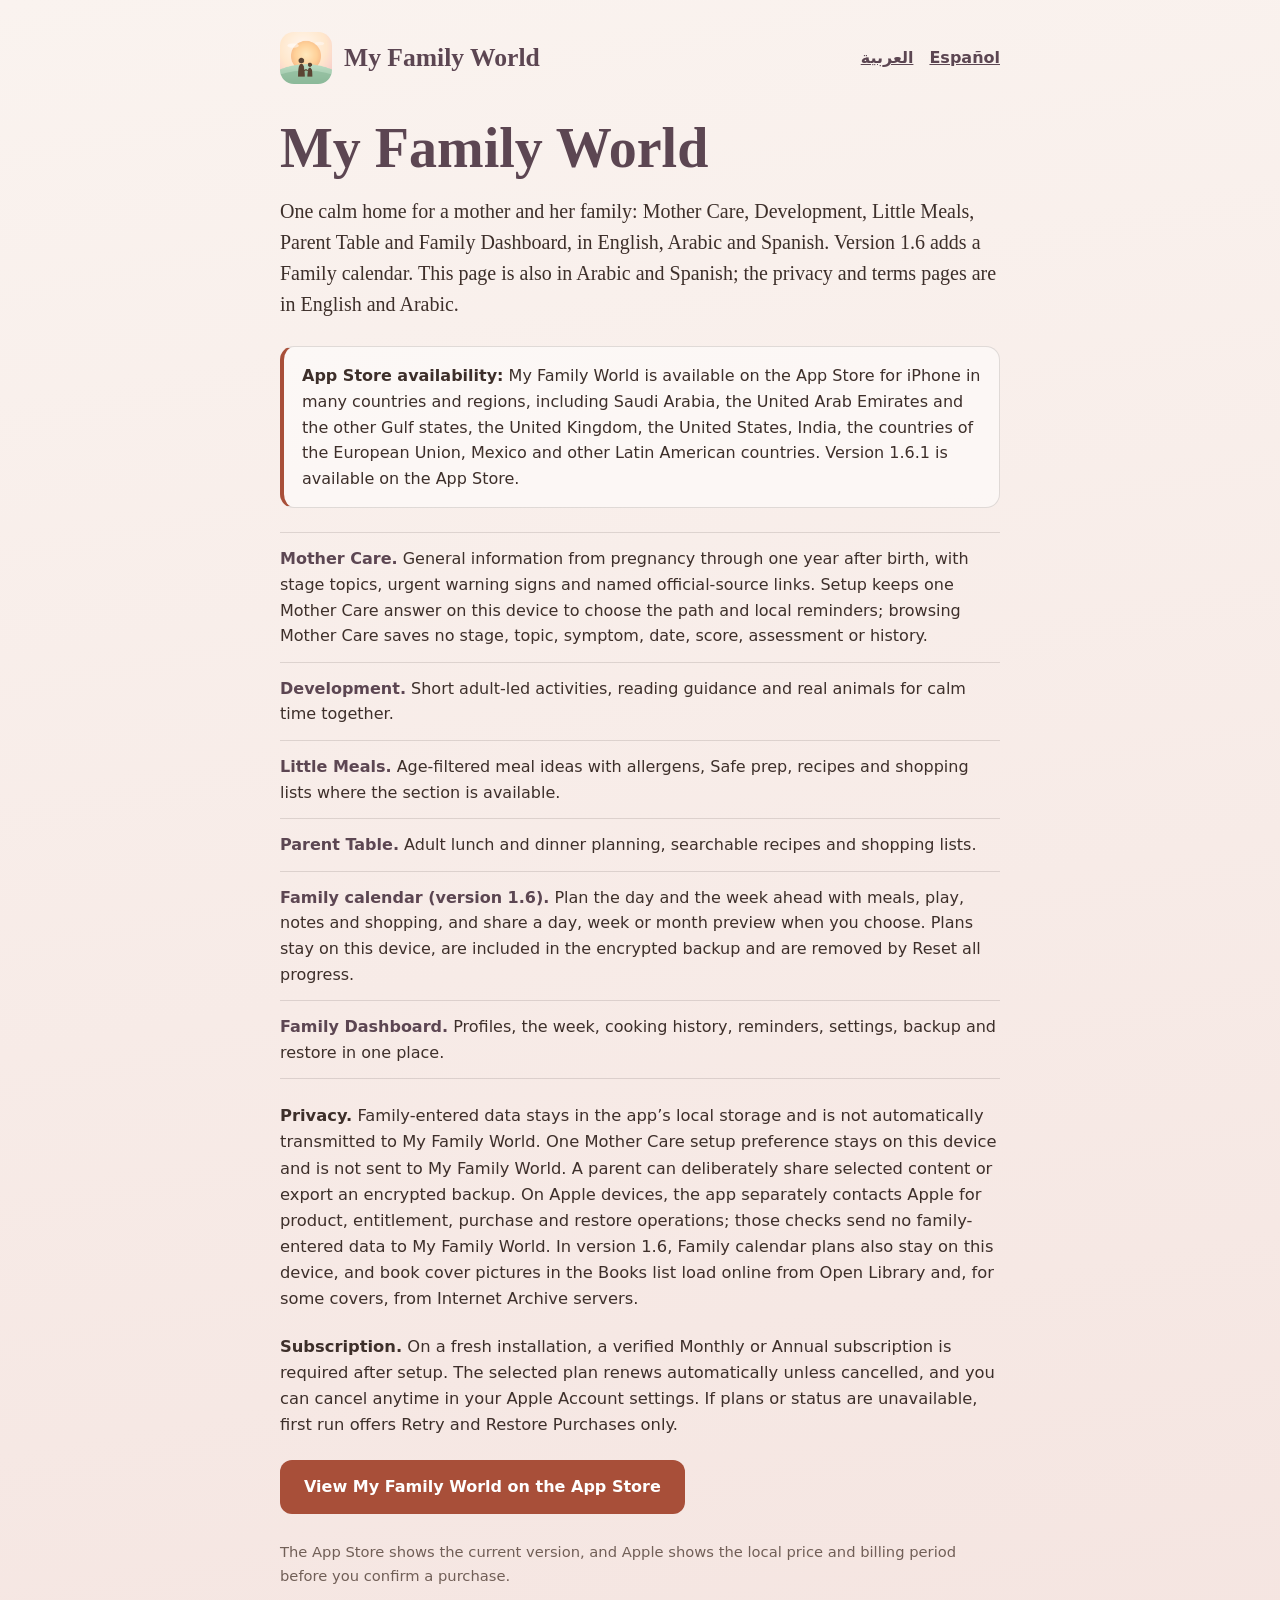
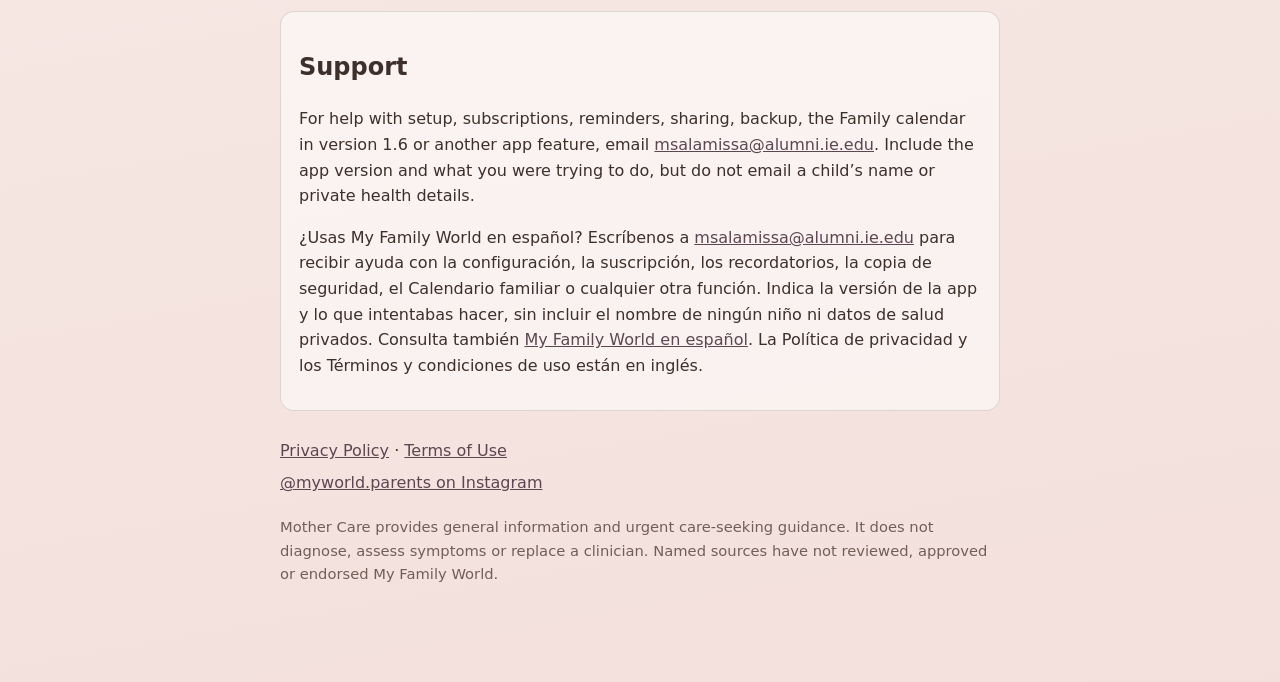
==== index.html @ 1d95a865 "Mark My Family World 1.6.1 available on hosted pages" ====
<!DOCTYPE html>
<html lang="en-GB" dir="ltr">
<head>
<meta charset="UTF-8" />
<meta name="viewport" content="width=device-width, initial-scale=1.0" />
<meta name="theme-color" content="#faf3ef" />
<meta name="apple-itunes-app" content="app-id=6790840913" />
<meta name="description" content="Plan the family week on iPhone in the Family calendar: meals, play, notes and shopping. Plus Mother Care with named sources you can open. A subscription is required after setup." />
<title>My Family World: family calendar, meals and care for mum</title>
<link rel="icon" type="image/png" sizes="192x192" href="/assets/brand-icon-192.png" />
<link rel="apple-touch-icon" sizes="180x180" href="/assets/brand-icon-180.png" />
<link rel="canonical" href="https://msallamissa-star.github.io/" />
<link rel="alternate" hreflang="en" href="https://msallamissa-star.github.io/" />
<link rel="alternate" hreflang="ar" href="https://msallamissa-star.github.io/index-ar.html" />
<link rel="alternate" hreflang="es" href="https://msallamissa-star.github.io/index-es.html" />
<link rel="alternate" hreflang="x-default" href="https://msallamissa-star.github.io/" />
<meta property="og:site_name" content="My Family World" />
<meta property="og:title" content="My Family World" />
<meta property="og:description" content="Plan the family week: meals, play and the little things. My Family World is an iPhone app. A subscription is required after setup." />
<meta property="og:image" content="https://msallamissa-star.github.io/assets/brand-icon-512.png" />
<meta property="og:image:width" content="512" />
<meta property="og:image:height" content="512" />
<meta property="og:image:alt" content="My Family World app icon" />
<meta property="og:url" content="https://msallamissa-star.github.io/" />
<meta property="og:type" content="website" />
<meta property="og:locale" content="en_GB" />
<meta name="twitter:card" content="summary" />
<script type="application/ld+json">
{"@context":"https://schema.org","@graph":[
 {"@type":"WebSite","@id":"https://msallamissa-star.github.io/#website","name":"My Family World","alternateName":"عالم عائلتي","url":"https://msallamissa-star.github.io/"},
 {"@type":"MobileApplication","@id":"https://msallamissa-star.github.io/#app","name":"My Family World","alternateName":"عالم عائلتي","operatingSystem":"iOS","applicationCategory":"LifestyleApplication","inLanguage":["en","ar","es"],"url":"https://msallamissa-star.github.io/","installUrl":"https://apps.apple.com/app/my-family-world/id6790840913","image":"https://msallamissa-star.github.io/assets/brand-icon.png"}
]}
</script>
<style>
  :root{--ivory:#faf3ef;--rose:#f3e0dc;--ink:#3d2f2a;--soft:#715f57;--terracotta:#a84f39;--plum:#5c4652}
  *{box-sizing:border-box}
  body{margin:0;min-height:100vh;background:linear-gradient(170deg,var(--ivory),var(--rose));color:var(--ink);font-family:system-ui,-apple-system,"Segoe UI",sans-serif;line-height:1.6}
  main{max-width:760px;margin:auto;padding:32px 20px 72px}
  .top{display:flex;flex-wrap:wrap;align-items:center;justify-content:space-between;gap:16px;margin-bottom:34px}
  .brand{display:flex;align-items:center;gap:12px}.brand img{width:52px;height:52px;border-radius:14px}.brand b{font:700 1.6rem Georgia,serif;color:var(--plum)}
  .langs{display:flex;flex-wrap:wrap;gap:6px 16px;margin-inline-start:auto}
  .lang{color:var(--plum);font-weight:700}
  h1{font:700 clamp(2rem,7vw,3.5rem)/1.08 Georgia,serif;color:var(--plum);margin:0 0 18px}
  .lede{font:1.25rem/1.55 Georgia,serif;margin:0 0 26px}
  .release,.panel{background:rgba(255,255,255,.52);border:1px solid rgba(61,47,42,.15);border-radius:14px;padding:16px 18px;margin:0 0 24px}
  .release{border-inline-start:4px solid var(--terracotta)}
  .pillars{list-style:none;padding:0;margin:0 0 24px}.pillars li{padding:13px 0;border-top:1px solid rgba(61,47,42,.14)}.pillars li:last-child{border-bottom:1px solid rgba(61,47,42,.14)}
  .pillars b{color:var(--plum)}
  .privacy,.subscription{font-size:1.02rem;margin:0 0 22px}
  .cta{display:inline-block;background:var(--terracotta);color:#fff;text-decoration:none;font-weight:800;padding:14px 24px;border-radius:12px;margin:0 0 10px}
  .cta-note,.fine{color:var(--soft);font-size:.92rem;margin:0 0 24px}
  a{color:var(--plum)}.links{line-height:2}
</style>
</head>
<body>
<main>
  <div class="top">
    <div class="brand"><img src="/assets/brand-icon-180.png" alt="" width="52" height="52" /><b>My Family World</b></div>
    <nav class="langs" aria-label="Language">
      <a class="lang" href="/index-ar.html" hreflang="ar" lang="ar" dir="rtl">العربية</a>
      <a class="lang" href="/index-es.html" hreflang="es" lang="es">Español</a>
    </nav>
  </div>

  <h1>My Family World</h1>
  <p class="lede">One calm home for a mother and her family: Mother Care, Development, Little Meals, Parent Table and Family Dashboard, in English, Arabic and Spanish. Version 1.6 adds a Family calendar. This page is also in Arabic and Spanish; the privacy and terms pages are in English and Arabic.</p>

  <p class="release"><strong>App Store availability:</strong> My Family World is available on the App Store for iPhone in many countries and regions, including Saudi Arabia, the United Arab Emirates and the other Gulf states, the United Kingdom, the United States, India, the countries of the European Union, Mexico and other Latin American countries. Version 1.6.1 is available on the App Store.</p>

  <ul class="pillars">
    <li><b>Mother Care.</b> General information from pregnancy through one year after birth, with stage topics, urgent warning signs and named official-source links. Setup keeps one Mother Care answer on this device to choose the path and local reminders; browsing Mother Care saves no stage, topic, symptom, date, score, assessment or history.</li>
    <li><b>Development.</b> Short adult-led activities, reading guidance and real animals for calm time together.</li>
    <li><b>Little Meals.</b> Age-filtered meal ideas with allergens, Safe prep, recipes and shopping lists where the section is available.</li>
    <li><b>Parent Table.</b> Adult lunch and dinner planning, searchable recipes and shopping lists.</li>
    <li><b>Family calendar (version 1.6).</b> Plan the day and the week ahead with meals, play, notes and shopping, and share a day, week or month preview when you choose. Plans stay on this device, are included in the encrypted backup and are removed by Reset all progress.</li>
    <li><b>Family Dashboard.</b> Profiles, the week, cooking history, reminders, settings, backup and restore in one place.</li>
  </ul>

  <p class="privacy"><strong>Privacy.</strong> Family-entered data stays in the app’s local storage and is not automatically transmitted to My Family World. One Mother Care setup preference stays on this device and is not sent to My Family World. A parent can deliberately share selected content or export an encrypted backup. On Apple devices, the app separately contacts Apple for product, entitlement, purchase and restore operations; those checks send no family-entered data to My Family World. In version 1.6, Family calendar plans also stay on this device, and book cover pictures in the Books list load online from Open Library and, for some covers, from Internet Archive servers.</p>

  <p class="subscription"><strong>Subscription.</strong> On a fresh installation, a verified Monthly or Annual subscription is required after setup. The selected plan renews automatically unless cancelled, and you can cancel anytime in your Apple Account settings. If plans or status are unavailable, first run offers Retry and Restore Purchases only.</p>

  <p><a class="cta" href="https://apps.apple.com/app/my-family-world/id6790840913">View My Family World on the App Store</a></p>
  <p class="cta-note">The App Store shows the current version, and Apple shows the local price and billing period before you confirm a purchase.</p>

  <section class="panel" aria-labelledby="support-title">
    <h2 id="support-title">Support</h2>
    <p>For help with setup, subscriptions, reminders, sharing, backup, the Family calendar in version 1.6 or another app feature, email <a href="mailto:msalamissa@alumni.ie.edu">msalamissa@alumni.ie.edu</a>. Include the app version and what you were trying to do, but do not email a child’s name or private health details.</p>
    <p lang="es">¿Usas My Family World en español? Escríbenos a <a href="mailto:msalamissa@alumni.ie.edu">msalamissa@alumni.ie.edu</a> para recibir ayuda con la configuración, la suscripción, los recordatorios, la copia de seguridad, el Calendario familiar o cualquier otra función. Indica la versión de la app y lo que intentabas hacer, sin incluir el nombre de ningún niño ni datos de salud privados. Consulta también <a href="/index-es.html" hreflang="es">My Family World en español</a>. La Política de privacidad y los Términos y condiciones de uso están en inglés.</p>
  </section>

  <p class="links">
    <a href="/privacy.html">Privacy Policy</a> · <a href="/terms.html">Terms of Use</a><br />
    <a href="https://www.instagram.com/myworld.parents/">@myworld.parents on Instagram</a>
  </p>
  <p class="fine">Mother Care provides general information and urgent care-seeking guidance. It does not diagnose, assess symptoms or replace a clinician. Named sources have not reviewed, approved or endorsed My Family World.</p>
</main>
</body>
</html>
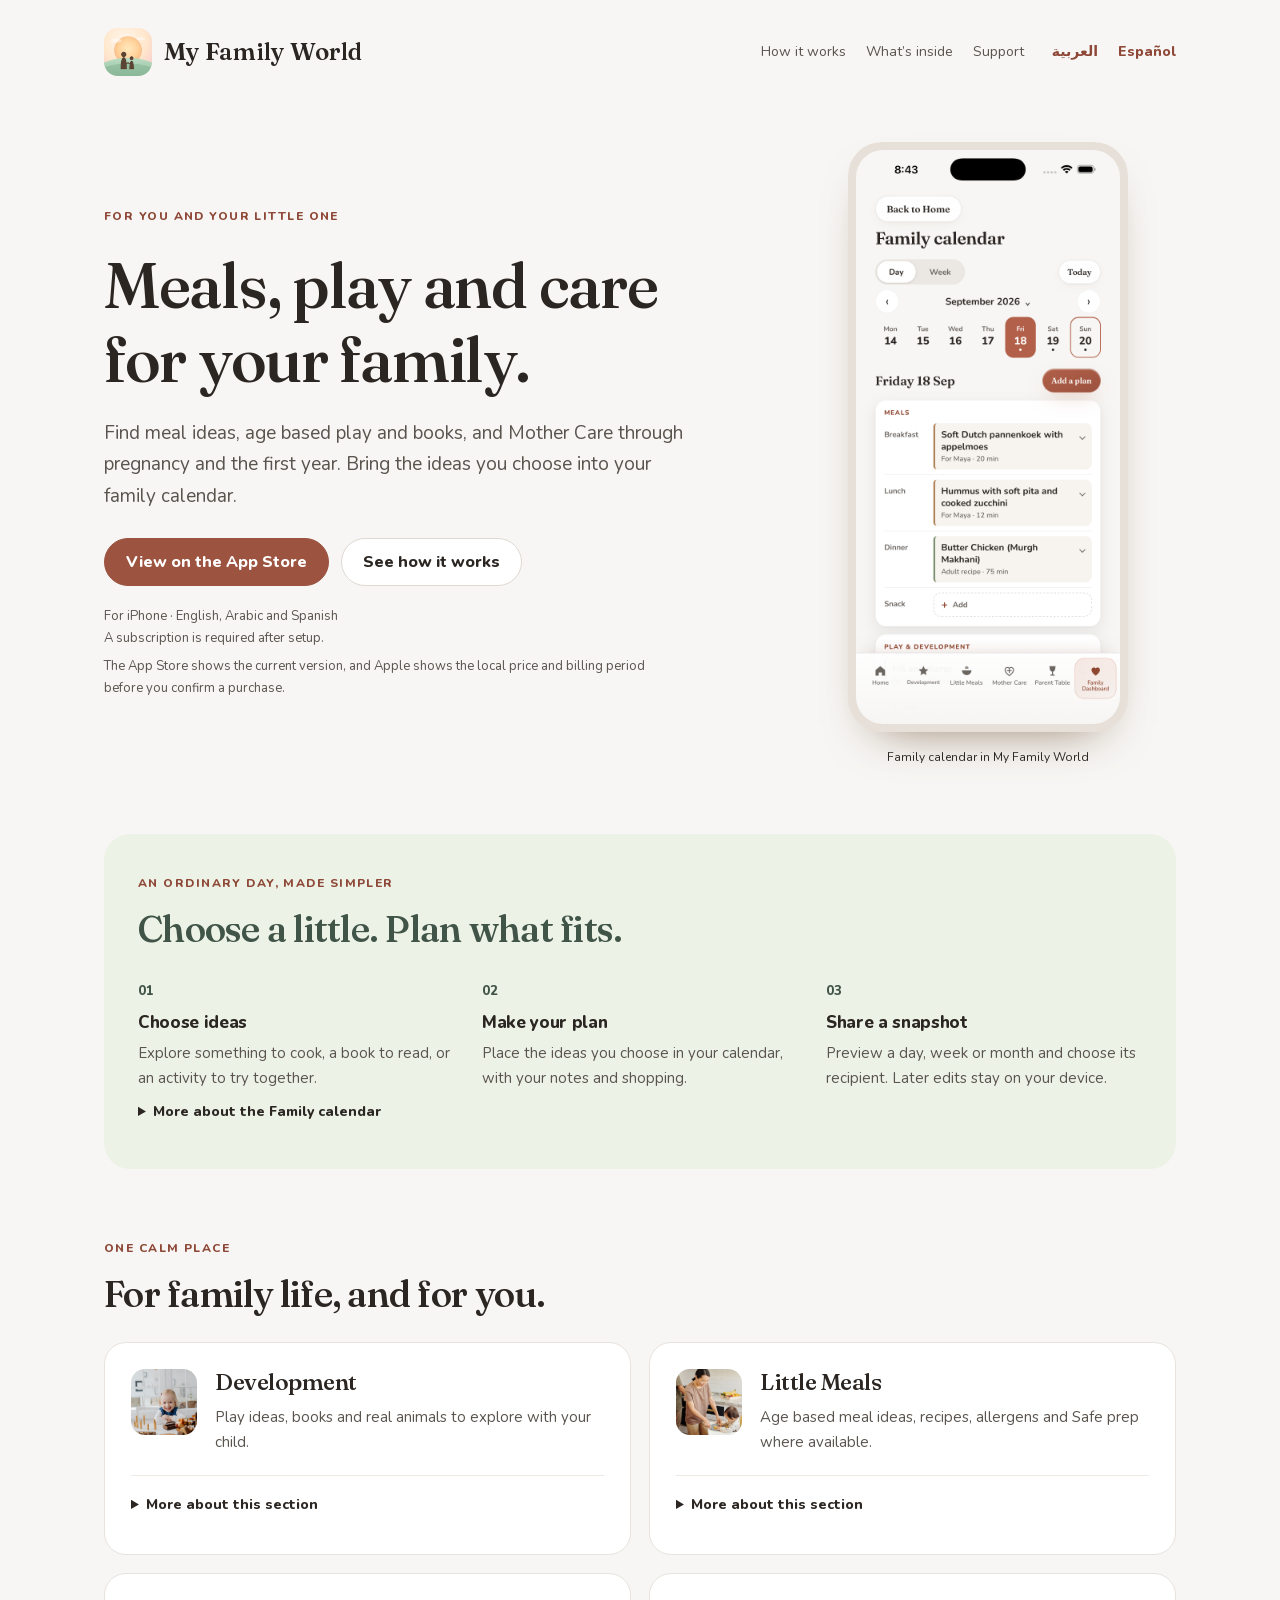
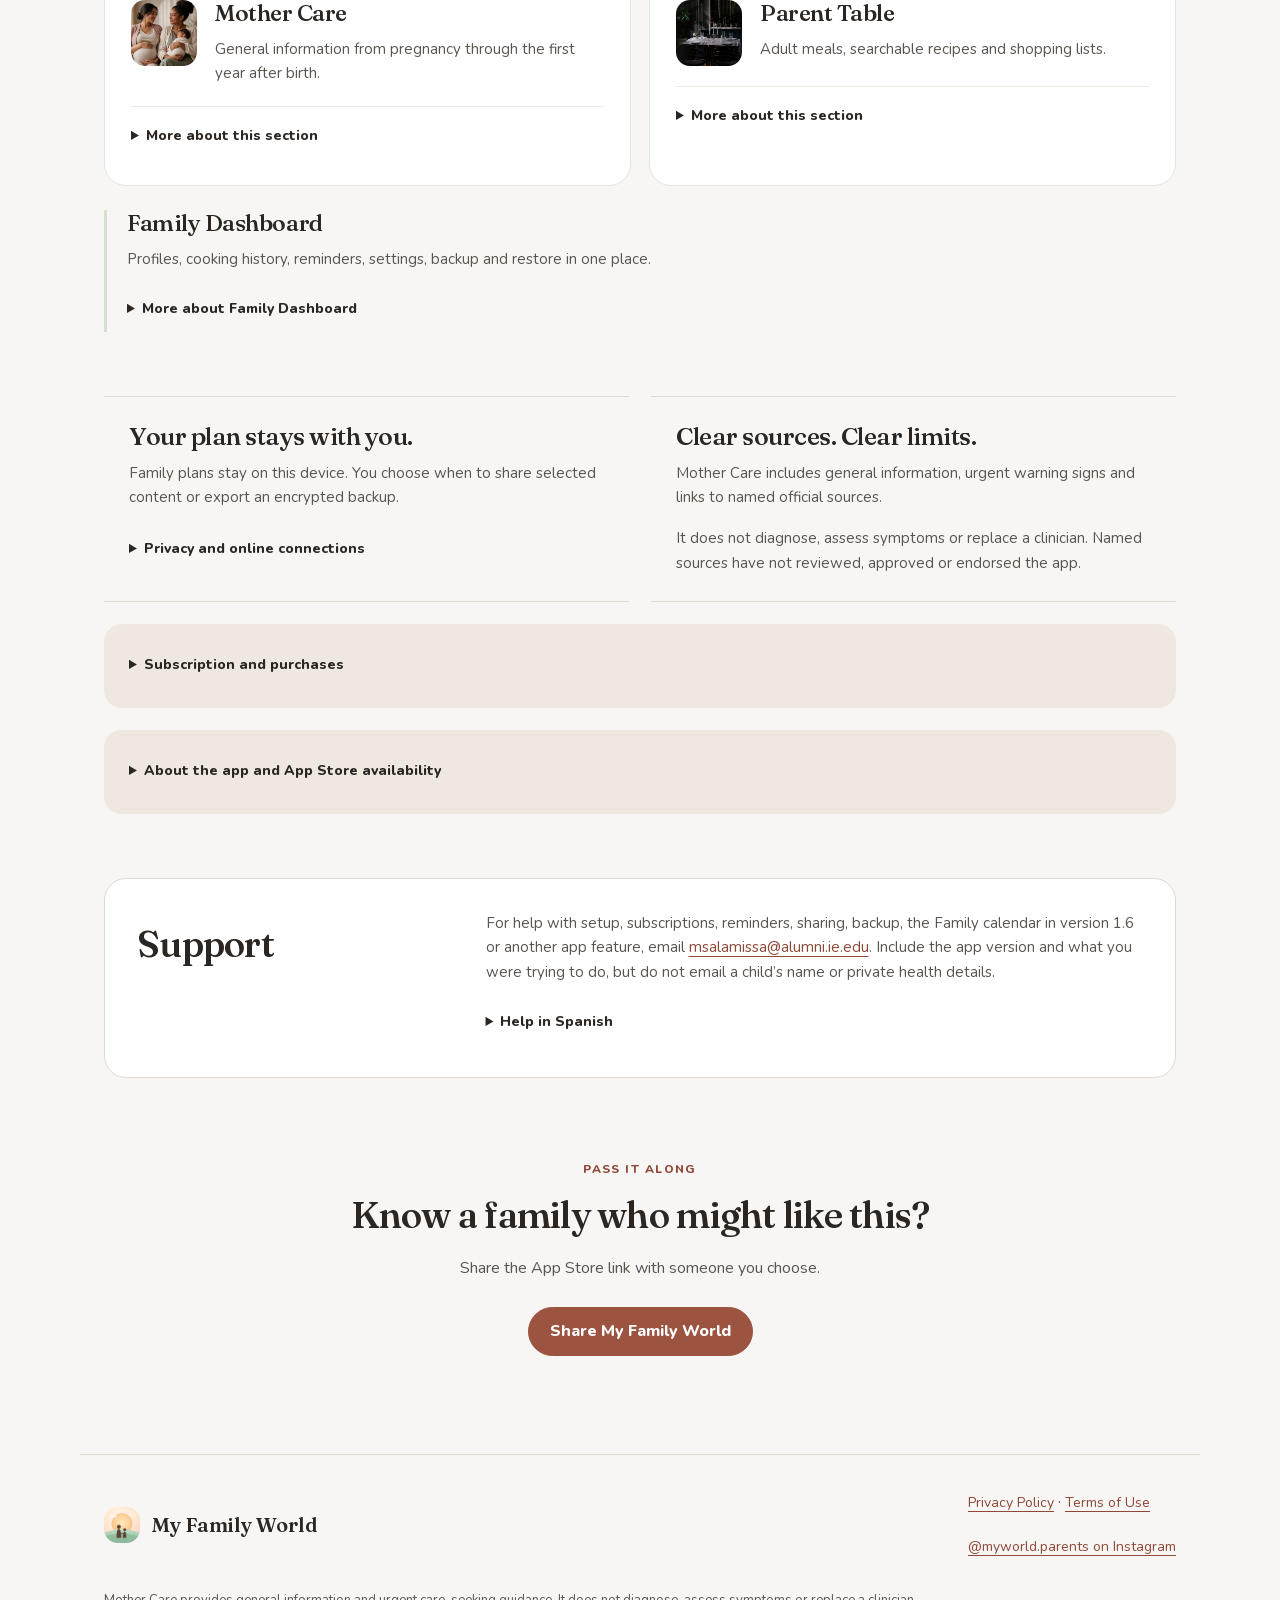
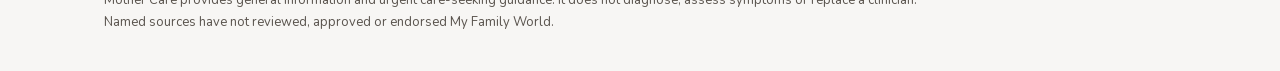
==== commit 622a4112: "Simplify multilingual landing sections and closing share action" ====
--- a/index.html
+++ b/index.html
@@ -31,69 +31,67 @@
  {"@type":"MobileApplication","@id":"https://msallamissa-star.github.io/#app","name":"My Family World","alternateName":"عالم عائلتي","operatingSystem":"iOS","applicationCategory":"LifestyleApplication","inLanguage":["en","ar","es"],"url":"https://msallamissa-star.github.io/","installUrl":"https://apps.apple.com/app/my-family-world/id6790840913","image":"https://msallamissa-star.github.io/assets/brand-icon.png"}
 ]}
 </script>
-<style>
-  :root{--ivory:#faf3ef;--rose:#f3e0dc;--ink:#3d2f2a;--soft:#715f57;--terracotta:#a84f39;--plum:#5c4652}
-  *{box-sizing:border-box}
-  body{margin:0;min-height:100vh;background:linear-gradient(170deg,var(--ivory),var(--rose));color:var(--ink);font-family:system-ui,-apple-system,"Segoe UI",sans-serif;line-height:1.6}
-  main{max-width:760px;margin:auto;padding:32px 20px 72px}
-  .top{display:flex;flex-wrap:wrap;align-items:center;justify-content:space-between;gap:16px;margin-bottom:34px}
-  .brand{display:flex;align-items:center;gap:12px}.brand img{width:52px;height:52px;border-radius:14px}.brand b{font:700 1.6rem Georgia,serif;color:var(--plum)}
-  .langs{display:flex;flex-wrap:wrap;gap:6px 16px;margin-inline-start:auto}
-  .lang{color:var(--plum);font-weight:700}
-  h1{font:700 clamp(2rem,7vw,3.5rem)/1.08 Georgia,serif;color:var(--plum);margin:0 0 18px}
-  .lede{font:1.25rem/1.55 Georgia,serif;margin:0 0 26px}
-  .release,.panel{background:rgba(255,255,255,.52);border:1px solid rgba(61,47,42,.15);border-radius:14px;padding:16px 18px;margin:0 0 24px}
-  .release{border-inline-start:4px solid var(--terracotta)}
-  .pillars{list-style:none;padding:0;margin:0 0 24px}.pillars li{padding:13px 0;border-top:1px solid rgba(61,47,42,.14)}.pillars li:last-child{border-bottom:1px solid rgba(61,47,42,.14)}
-  .pillars b{color:var(--plum)}
-  .privacy,.subscription{font-size:1.02rem;margin:0 0 22px}
-  .cta{display:inline-block;background:var(--terracotta);color:#fff;text-decoration:none;font-weight:800;padding:14px 24px;border-radius:12px;margin:0 0 10px}
-  .cta-note,.fine{color:var(--soft);font-size:.92rem;margin:0 0 24px}
-  a{color:var(--plum)}.links{line-height:2}
-</style>
+<link rel="stylesheet" href="landing.css" />
+<script src="landing.js" defer></script>
 </head>
-<body>
-<main>
-  <div class="top">
-    <div class="brand"><img src="/assets/brand-icon-180.png" alt="" width="52" height="52" /><b>My Family World</b></div>
-    <nav class="langs" aria-label="Language">
-      <a class="lang" href="/index-ar.html" hreflang="ar" lang="ar" dir="rtl">العربية</a>
-      <a class="lang" href="/index-es.html" hreflang="es" lang="es">Español</a>
-    </nav>
-  </div>
-
-  <h1>My Family World</h1>
-  <p class="lede">One calm home for a mother and her family: Mother Care, Development, Little Meals, Parent Table and Family Dashboard, in English, Arabic and Spanish. Version 1.6 adds a Family calendar. This page is also in Arabic and Spanish; the privacy and terms pages are in English and Arabic.</p>
-
-  <p class="release"><strong>App Store availability:</strong> My Family World is available on the App Store for iPhone in many countries and regions, including Saudi Arabia, the United Arab Emirates and the other Gulf states, the United Kingdom, the United States, India, the countries of the European Union, Mexico and other Latin American countries. Version 1.6.1 is available on the App Store.</p>
-
-  <ul class="pillars">
-    <li><b>Mother Care.</b> General information from pregnancy through one year after birth, with stage topics, urgent warning signs and named official-source links. Setup keeps one Mother Care answer on this device to choose the path and local reminders; browsing Mother Care saves no stage, topic, symptom, date, score, assessment or history.</li>
-    <li><b>Development.</b> Short adult-led activities, reading guidance and real animals for calm time together.</li>
-    <li><b>Little Meals.</b> Age-filtered meal ideas with allergens, Safe prep, recipes and shopping lists where the section is available.</li>
-    <li><b>Parent Table.</b> Adult lunch and dinner planning, searchable recipes and shopping lists.</li>
-    <li><b>Family calendar (version 1.6).</b> Plan the day and the week ahead with meals, play, notes and shopping, and share a day, week or month preview when you choose. Plans stay on this device, are included in the encrypted backup and are removed by Reset all progress.</li>
-    <li><b>Family Dashboard.</b> Profiles, the week, cooking history, reminders, settings, backup and restore in one place.</li>
-  </ul>
-
-  <p class="privacy"><strong>Privacy.</strong> Family-entered data stays in the app’s local storage and is not automatically transmitted to My Family World. One Mother Care setup preference stays on this device and is not sent to My Family World. A parent can deliberately share selected content or export an encrypted backup. On Apple devices, the app separately contacts Apple for product, entitlement, purchase and restore operations; those checks send no family-entered data to My Family World. In version 1.6, Family calendar plans also stay on this device, and book cover pictures in the Books list load online from Open Library and, for some covers, from Internet Archive servers.</p>
-
-  <p class="subscription"><strong>Subscription.</strong> On a fresh installation, a verified Monthly or Annual subscription is required after setup. The selected plan renews automatically unless cancelled, and you can cancel anytime in your Apple Account settings. If plans or status are unavailable, first run offers Retry and Restore Purchases only.</p>
-
-  <p><a class="cta" href="https://apps.apple.com/app/my-family-world/id6790840913">View My Family World on the App Store</a></p>
-  <p class="cta-note">The App Store shows the current version, and Apple shows the local price and billing period before you confirm a purchase.</p>
-
-  <section class="panel" aria-labelledby="support-title">
-    <h2 id="support-title">Support</h2>
-    <p>For help with setup, subscriptions, reminders, sharing, backup, the Family calendar in version 1.6 or another app feature, email <a href="mailto:msalamissa@alumni.ie.edu">msalamissa@alumni.ie.edu</a>. Include the app version and what you were trying to do, but do not email a child’s name or private health details.</p>
-    <p lang="es">¿Usas My Family World en español? Escríbenos a <a href="mailto:msalamissa@alumni.ie.edu">msalamissa@alumni.ie.edu</a> para recibir ayuda con la configuración, la suscripción, los recordatorios, la copia de seguridad, el Calendario familiar o cualquier otra función. Indica la versión de la app y lo que intentabas hacer, sin incluir el nombre de ningún niño ni datos de salud privados. Consulta también <a href="/index-es.html" hreflang="es">My Family World en español</a>. La Política de privacidad y los Términos y condiciones de uso están en inglés.</p>
-  </section>
-
-  <p class="links">
+<body data-app-name="My Family World" data-share-text="Meals, play and care for your family.">
+<a class="skip-link" href="#top">Skip to content</a>
+<header class="wrap site-header">
+<a class="brand" href="#top"><img src="assets/brand-icon-180.png" alt="" width="48" height="48" /><span>My Family World</span></a>
+<div class="header-tools"><nav class="page-nav" aria-label="Page"><a href="#how">How it works</a><a href="#inside">What’s inside</a><a href="#support-title">Support</a></nav>
+<nav class="langs" aria-label="Language"><a href="index-ar.html" hreflang="ar" lang="ar" dir="rtl">العربية</a><a href="index-es.html" hreflang="es" lang="es" dir="ltr">Español</a></nav></div>
+</header>
+<main class="wrap" id="top">
+<section class="hero" aria-labelledby="hero-title">
+<div><span class="eyebrow">For you and your little one</span><h1 id="hero-title">Meals, play and care for your family.</h1><p class="lead">Find meal ideas, age based play and books, and Mother Care through pregnancy and the first year. Bring the ideas you choose into your family calendar.</p>
+<div class="actions"><a class="btn" href="https://apps.apple.com/app/my-family-world/id6790840913">View on the App Store</a><a class="btn secondary" href="#how">See how it works</a></div>
+<div class="hero-notes"><p>For iPhone · English, Arabic and Spanish<br />A subscription is required after setup.</p><p class="cta-note">The App Store shows the current version, and Apple shows the local price and billing period before you confirm a purchase.</p></div></div>
+<figure><div class="phone"><img src="assets/calendar-en.png" alt="Family calendar in My Family World" width="1320" height="2868" fetchpriority="high" /></div><figcaption class="screen-caption">Family calendar in My Family World</figcaption></figure>
+</section>
+<section class="section how" id="how" aria-labelledby="how-title"><span class="eyebrow">An ordinary day, made simpler</span><h2 id="how-title">Choose a little. Plan what fits.</h2>
+<div class="step-grid"><div><span class="step-num">01</span><h3>Choose ideas</h3><p>Explore something to cook, a book to read, or an activity to try together.</p></div>
+<div><span class="step-num">02</span><h3>Make your plan</h3><p>Place the ideas you choose in your calendar, with your notes and shopping.</p></div>
+<div><span class="step-num">03</span><h3>Share a snapshot</h3><p>Preview a day, week or month and choose its recipient. Later edits stay on your device.</p></div></div>
+<details><summary>More about the Family calendar</summary><ul class="feature-facts"><li><b>Family calendar (version 1.6).</b> Plan the day and the week ahead with meals, play, notes and shopping, and share a day, week or month preview when you choose. Plans stay on this device, are included in the encrypted backup and are removed by Reset all progress.</li></ul></details>
+</section>
+<section class="section" id="inside" aria-labelledby="inside-title"><div class="section-heading"><span class="eyebrow">One calm place</span><h2 id="inside-title">For family life, and for you.</h2></div>
+<div class="feature-grid"><article class="feature">
+<div class="feature-top"><img src="assets/sec-play.jpg" alt="" width="66" height="66" loading="lazy" /><div><h3>Development</h3><p>Play ideas, books and real animals to explore with your child.</p></div></div>
+<details><summary>More about this section</summary><ul class="feature-facts"><li><b>Development.</b> Short adult-led activities, reading guidance and real animals for calm time together.</li></ul></details>
+</article><article class="feature">
+<div class="feature-top"><img src="assets/sec-babyfood.jpg" alt="" width="66" height="66" loading="lazy" /><div><h3>Little Meals</h3><p>Age based meal ideas, recipes, allergens and Safe prep where available.</p></div></div>
+<details><summary>More about this section</summary><ul class="feature-facts"><li><b>Little Meals.</b> Age-filtered meal ideas with allergens, Safe prep, recipes and shopping lists where the section is available.</li></ul></details>
+</article><article class="feature">
+<div class="feature-top"><img src="assets/sec-mothercare.jpg" alt="" width="66" height="66" loading="lazy" /><div><h3>Mother Care</h3><p>General information from pregnancy through the first year after birth.</p></div></div>
+<details><summary>More about this section</summary><ul class="feature-facts"><li><b>Mother Care.</b> General information from pregnancy through one year after birth, with stage topics, urgent warning signs and named official-source links. Setup keeps one Mother Care answer on this device to choose the path and local reminders; browsing Mother Care saves no stage, topic, symptom, date, score, assessment or history.</li></ul></details>
+</article><article class="feature">
+<div class="feature-top"><img src="assets/sec-parenttable.jpg" alt="" width="66" height="66" loading="lazy" /><div><h3>Parent Table</h3><p>Adult meals, searchable recipes and shopping lists.</p></div></div>
+<details><summary>More about this section</summary><ul class="feature-facts"><li><b>Parent Table.</b> Adult lunch and dinner planning, searchable recipes and shopping lists.</li></ul></details>
+</article></div>
+<div class="dashboard-note"><h3>Family Dashboard</h3><p>Profiles, cooking history, reminders, settings, backup and restore in one place.</p><details><summary>More about Family Dashboard</summary><ul class="feature-facts"><li><b>Family Dashboard.</b> Profiles, the week, cooking history, reminders, settings, backup and restore in one place.</li></ul></details></div>
+</section>
+<section class="section details-section" aria-label="Privacy and online connections">
+<div class="fact-panel"><h3>Your plan stays with you.</h3><p>Family plans stay on this device. You choose when to share selected content or export an encrypted backup.</p><details><summary>Privacy and online connections</summary><div class="disclosure-body"><p class="privacy"><strong>Privacy.</strong> Family-entered data stays in the app’s local storage and is not automatically transmitted to My Family World. One Mother Care setup preference stays on this device and is not sent to My Family World. A parent can deliberately share selected content or export an encrypted backup. On Apple devices, the app separately contacts Apple for product, entitlement, purchase and restore operations; those checks send no family-entered data to My Family World. In version 1.6, Family calendar plans also stay on this device, and book cover pictures in the Books list load online from Open Library and, for some covers, from Internet Archive servers.</p></div></details></div>
+<div class="fact-panel"><h3>Clear sources. Clear limits.</h3><p>Mother Care includes general information, urgent warning signs and links to named official sources.</p><p>It does not diagnose, assess symptoms or replace a clinician. Named sources have not reviewed, approved or endorsed the app.</p></div>
+<details class="wide-detail"><summary>Subscription and purchases</summary><div class="disclosure-body"><p class="subscription"><strong>Subscription.</strong> On a fresh installation, a verified Monthly or Annual subscription is required after setup. The selected plan renews automatically unless cancelled, and you can cancel anytime in your Apple Account settings. If plans or status are unavailable, first run offers Retry and Restore Purchases only.</p>
+<p><a class="cta" href="https://apps.apple.com/app/my-family-world/id6790840913">View My Family World on the App Store</a></p></div></details>
+<details class="wide-detail"><summary>About the app and App Store availability</summary><p class="lede">One calm home for a mother and her family: Mother Care, Development, Little Meals, Parent Table and Family Dashboard, in English, Arabic and Spanish. Version 1.6 adds a Family calendar. This page is also in Arabic and Spanish; the privacy and terms pages are in English and Arabic.</p>
+<p class="release"><strong>App Store availability:</strong> My Family World is available on the App Store for iPhone in many countries and regions, including Saudi Arabia, the United Arab Emirates and the other Gulf states, the United Kingdom, the United States, India, the countries of the European Union, Mexico and other Latin American countries. Version 1.6.1 is available on the App Store.</p></details>
+</section>
+<section class="section support" aria-labelledby="support-title"><div><h2 id="support-title">Support</h2></div><div class="support-copy"><p>For help with setup, subscriptions, reminders, sharing, backup, the Family calendar in version 1.6 or another app feature, email <a href="mailto:msalamissa@alumni.ie.edu">msalamissa@alumni.ie.edu</a>. Include the app version and what you were trying to do, but do not email a child’s name or private health details.</p>
+<details><summary>Help in Spanish</summary><p lang="es">¿Usas My Family World en español? Escríbenos a <a href="mailto:msalamissa@alumni.ie.edu">msalamissa@alumni.ie.edu</a> para recibir ayuda con la configuración, la suscripción, los recordatorios, la copia de seguridad, el Calendario familiar o cualquier otra función. Indica la versión de la app y lo que intentabas hacer, sin incluir el nombre de ningún niño ni datos de salud privados. Consulta también <a href="/index-es.html" hreflang="es">My Family World en español</a>. La Política de privacidad y los Términos y condiciones de uso están en inglés.</p></details></div></section>
+<section class="section share-section" aria-labelledby="share-title"><span class="eyebrow">Pass it along</span><h2 id="share-title">Know a family who might like this?</h2><p>Share the App Store link with someone you choose.</p>
+<div class="actions"><button class="btn" id="share-app" type="button" aria-controls="sharebox" aria-busy="false">Share My Family World</button></div>
+<div class="sharebox" id="sharebox" hidden data-unavailable="Sharing is unavailable here. You can copy the link and choose who to send it to." data-manual="Copying is unavailable here. Select and copy the link above." data-copied="Link copied. Choose where to paste it.">
+<label for="app-link">App Store link</label><input id="app-link" type="url" readonly value="https://apps.apple.com/app/my-family-world/id6790840913" dir="ltr" />
+<div class="actions"><button class="btn secondary" id="copy-link" type="button" aria-busy="false">Copy link</button><button class="btn secondary" id="close-share" type="button">Close</button></div>
+<p class="share-status" id="share-status" role="status" aria-live="polite"></p>
+</div>
+</section>
+</main>
+<footer class="wrap site-footer"><div class="footer-top"><a class="brand" href="#top"><img src="assets/brand-icon-180.png" alt="" width="36" height="36" /><span>My Family World</span></a><p class="links">
     <a href="/privacy.html">Privacy Policy</a> · <a href="/terms.html">Terms of Use</a><br />
     <a href="https://www.instagram.com/myworld.parents/">@myworld.parents on Instagram</a>
-  </p>
-  <p class="fine">Mother Care provides general information and urgent care-seeking guidance. It does not diagnose, assess symptoms or replace a clinician. Named sources have not reviewed, approved or endorsed My Family World.</p>
-</main>
+  </p></div><p class="fine">Mother Care provides general information and urgent care-seeking guidance. It does not diagnose, assess symptoms or replace a clinician. Named sources have not reviewed, approved or endorsed My Family World.</p></footer>
 </body>
 </html>
--- a/landing.css
+++ b/landing.css
@@ -0,0 +1,15 @@
+@font-face{font-family:Nunito;src:url("assets/fonts/Nunito-400.woff2") format("woff2");font-weight:400;font-display:swap}
+@font-face{font-family:Nunito;src:url("assets/fonts/Nunito-800.woff2") format("woff2");font-weight:800;font-display:swap}
+@font-face{font-family:Fraunces;src:url("assets/fonts/Fraunces-var.woff2") format("woff2");font-weight:300 700;font-display:swap}
+:root{--paper:#f7f6f4;--white:#fff;--ink:#2b2622;--soft:#5a544e;--line:#dfd9d2;--clay:#9c5340;--accent:#8e4837;--sage:#edf2e7;--sage-ink:#405447;--radius:22px}
+*{box-sizing:border-box}html{scroll-behavior:smooth;scroll-padding-top:24px}body{margin:0;background:var(--paper);color:var(--ink);font:400 17px/1.65 Nunito,system-ui,-apple-system,"Segoe UI",sans-serif}a{color:var(--accent);text-underline-offset:4px}button,input{font:inherit}button{cursor:pointer}[hidden]{display:none!important}img{max-width:100%;height:auto}h1,h2,h3{font-family:Fraunces,Georgia,serif;line-height:1.16;letter-spacing:-.02em;font-weight:550}h1{font-size:clamp(38px,5.1vw,64px);margin:18px 0 22px}h2{font-size:clamp(28px,3.3vw,37px);margin:12px 0 18px}h3{font-size:23px;margin:0 0 10px}p{color:var(--soft);margin:0 0 16px}p:last-child{margin-bottom:0}
+.wrap{max-width:1120px;margin-inline:auto;padding-inline:24px}.site-header{display:flex;align-items:center;justify-content:space-between;gap:22px;padding-block:28px}.brand{display:flex;gap:12px;align-items:center;color:var(--ink);text-decoration:none;font:600 24px/1.2 Fraunces,Georgia,serif;min-width:0}.brand img{width:48px;height:48px;border-radius:14px;flex:none}.header-tools{display:flex;align-items:center;justify-content:flex-end;gap:28px;flex-wrap:wrap}.page-nav,.langs{display:flex;align-items:center;gap:20px;flex-wrap:wrap}.page-nav a,.langs a{display:inline-flex;align-items:center;min-height:44px;padding-block:8px;text-decoration:none;font-size:14px;color:var(--soft)}.langs a{font-weight:800;color:var(--accent)}.skip-link{position:absolute;inset-inline-start:16px;top:8px;transform:translateY(-160%);background:var(--white);padding:12px;z-index:10}.skip-link:focus{transform:none}
+.hero{display:grid;grid-template-columns:minmax(0,1.25fr) minmax(0,.75fr);align-items:center;gap:68px;padding-block:38px 68px}.eyebrow{color:var(--accent);font-weight:800;font-size:12px;letter-spacing:.12em;text-transform:uppercase}.lead{max-width:590px;font-size:19px;line-height:1.65}.actions{display:flex;gap:12px;flex-wrap:wrap;margin-top:26px}.btn{display:inline-flex;align-items:center;justify-content:center;gap:.35em;min-height:48px;padding:12px 21px;border-radius:99px;border:1px solid var(--clay);background:var(--clay);color:var(--white);font-weight:800;font-size:16px;line-height:1.4;text-align:center;text-decoration:none}.btn.secondary{background:var(--white);border-color:var(--line);color:var(--ink)}.btn:disabled{opacity:.65;cursor:wait}.hero-notes{margin-top:20px;max-width:560px}.hero-notes p{font-size:13px;line-height:1.65;margin-bottom:7px}.hero figure{margin:0}.phone{width:min(100%,280px);margin-inline:auto;padding:8px;background:#e7e0d8;border-radius:34px;box-shadow:0 22px 50px -30px #82654a}.phone img{display:block;width:100%;border-radius:27px}.screen-caption{text-align:center;font-size:12px;line-height:1.5;margin-top:16px;max-width:320px;margin-inline:auto}
+.section{margin-block:0 64px}.how{background:var(--sage);border-radius:26px;padding:34px}.how h2{color:var(--sage-ink)}.step-grid{display:grid;grid-template-columns:repeat(3,minmax(0,1fr));gap:28px;margin-top:25px}.step-num{font-size:13px;font-weight:800;color:var(--sage-ink)}.step-grid h3{font-family:Nunito,system-ui,sans-serif;font-size:17px;font-weight:800;margin:9px 0}.step-grid p{font-size:15px;line-height:1.65}.section-heading{max-width:650px;margin-bottom:26px}.feature-grid{display:grid;grid-template-columns:repeat(2,minmax(0,1fr));gap:18px}.feature{background:var(--white);border:1px solid #e8e3dd;border-radius:var(--radius);padding:26px;min-width:0}.feature-top{display:flex;align-items:flex-start;gap:18px}.feature-top img{width:66px;height:66px;object-fit:cover;border-radius:14px;flex:none}.feature-top p{font-size:15px;line-height:1.65}.feature details{margin-top:20px;border-top:1px solid #eee9e3;padding-top:8px}.feature-facts{padding:0;list-style:none;margin:12px 0 0;font-size:15px;line-height:1.7;color:var(--soft)}.feature-facts li{margin:0}.feature-facts li>b{color:var(--ink)}.dashboard-note{margin-top:24px;padding-inline-start:20px;border-inline-start:3px solid #d7dfcd}.dashboard-note p{font-size:15px}.dashboard-note details{margin-top:8px}
+.details-section{display:grid;grid-template-columns:repeat(2,minmax(0,1fr));gap:22px}.fact-panel{min-width:0;padding:25px;border-block:1px solid var(--line)}.fact-panel h3{font-size:25px}.fact-panel p{font-size:15px}.fact-panel details{margin-top:18px}.wide-detail{grid-column:1/-1;background:#eee8e0;border:0;border-radius:18px;padding:20px 25px}.wide-detail p{font-size:15px;margin-top:14px}.release{margin-top:16px!important}.details-section .lede{font:inherit}.disclosure-body{padding-top:12px}details summary{cursor:pointer;min-height:44px;padding-block:10px;font-weight:800;font-size:14px;line-height:1.5;color:var(--ink)}details[open] summary{margin-bottom:4px}.support{background:var(--white);border:1px solid var(--line);border-radius:var(--radius);padding:32px;display:grid;grid-template-columns:minmax(0,.65fr) minmax(0,1.35fr);gap:32px}.support h2{margin-bottom:0}.support-copy p{font-size:15px}.support-copy a{overflow-wrap:anywhere}.share-section{padding-block:12px 34px;text-align:center;max-width:760px;margin-inline:auto}.share-section .actions{justify-content:center}.share-section>p{max-width:560px;margin-inline:auto;font-size:16px}.sharebox{max-width:540px;margin:22px auto 0;background:var(--white);border:1px solid var(--line);border-radius:18px;padding:20px;text-align:start}.sharebox label{display:block;font-weight:800;font-size:14px;margin-bottom:10px}.sharebox input{width:100%;min-width:0;font-size:16px;line-height:1.5;padding:12px;color:var(--ink);border:1px solid #b5ada4;border-radius:9px;background:var(--paper);direction:ltr}.sharebox .actions{justify-content:flex-start;margin-top:14px}.sharebox .share-status{font-size:14px;margin-top:14px}.share-status:empty{margin:0}.site-footer{border-top:1px solid var(--line);padding-block:26px 38px}.footer-top{display:flex;justify-content:space-between;gap:24px;flex-wrap:wrap}.footer-links{display:flex;gap:18px;flex-wrap:wrap}.footer-links a{min-height:44px;display:inline-flex;align-items:center;font-size:14px}.fine{font-size:13px;max-width:850px;margin-top:20px;line-height:1.7}.site-footer .brand{font-size:20px}.site-footer .brand img{width:36px;height:36px}:focus-visible{outline:3px solid #40634e;outline-offset:4px}section[id],h2[id]{scroll-margin-top:24px}
+html[lang="ar"] body{font-family:system-ui,-apple-system,"Segoe UI",Tahoma,sans-serif;line-height:1.85}html[lang="ar"] h1,html[lang="ar"] h2,html[lang="ar"] h3,html[lang="ar"] .brand{font-family:system-ui,-apple-system,"Segoe UI",Tahoma,sans-serif;letter-spacing:0;line-height:1.35}html[lang="ar"] .eyebrow{letter-spacing:0;text-transform:none}html[lang="ar"] .lead{line-height:1.85}html[lang="ar"] .brand{font-size:23px;font-weight:700}
+@media(max-width:900px){.header-tools{gap:16px}.site-header{flex-wrap:wrap;gap:12px}.hero{gap:40px}.header-tools{justify-content:flex-start}.page-nav{gap:16px}}
+@media(max-width:700px){.wrap{padding-inline:20px}.site-header{padding-block:22px 12px}.brand{font-size:22px}.header-tools{width:100%;justify-content:space-between;gap:8px}.page-nav{gap:16px}.langs{gap:15px}.page-nav a,.langs a{font-size:13px}.hero{grid-template-columns:1fr;gap:32px;padding-block:26px 45px}.lead{font-size:17px}h1{margin-block:16px 20px}.hero .actions{gap:10px}.hero-notes{margin-top:16px}.phone{width:250px}.section{margin-bottom:44px}.how{padding:26px}.step-grid,.feature-grid,.details-section{grid-template-columns:1fr}.step-grid{gap:24px}.feature{padding:23px}.feature-top{gap:15px}.feature-top img{width:60px;height:60px}.fact-panel{padding:22px 0}.wide-detail{padding:20px;grid-column:auto}.support{grid-template-columns:1fr;gap:20px;padding:25px}.support h2{margin-top:8px}.share-section{padding-top:6px}.site-footer .brand{font-size:19px}}
+@media(max-width:360px){.wrap{padding-inline:16px}.page-nav{gap:12px}.header-tools{gap:0}.hero .actions{flex-direction:column;align-items:flex-start}.hero .btn{max-width:100%}.feature-top img{width:48px;height:48px}.feature-top{gap:13px}.feature{padding:20px}h1{font-size:36px}.sharebox{padding:17px}.sharebox .actions{gap:10px}.sharebox .btn{padding-inline:17px}}
+@media(prefers-reduced-motion:reduce){html{scroll-behavior:auto}}
+.site-footer .links a{display:inline-flex;align-items:center;min-height:44px;font-size:14px}
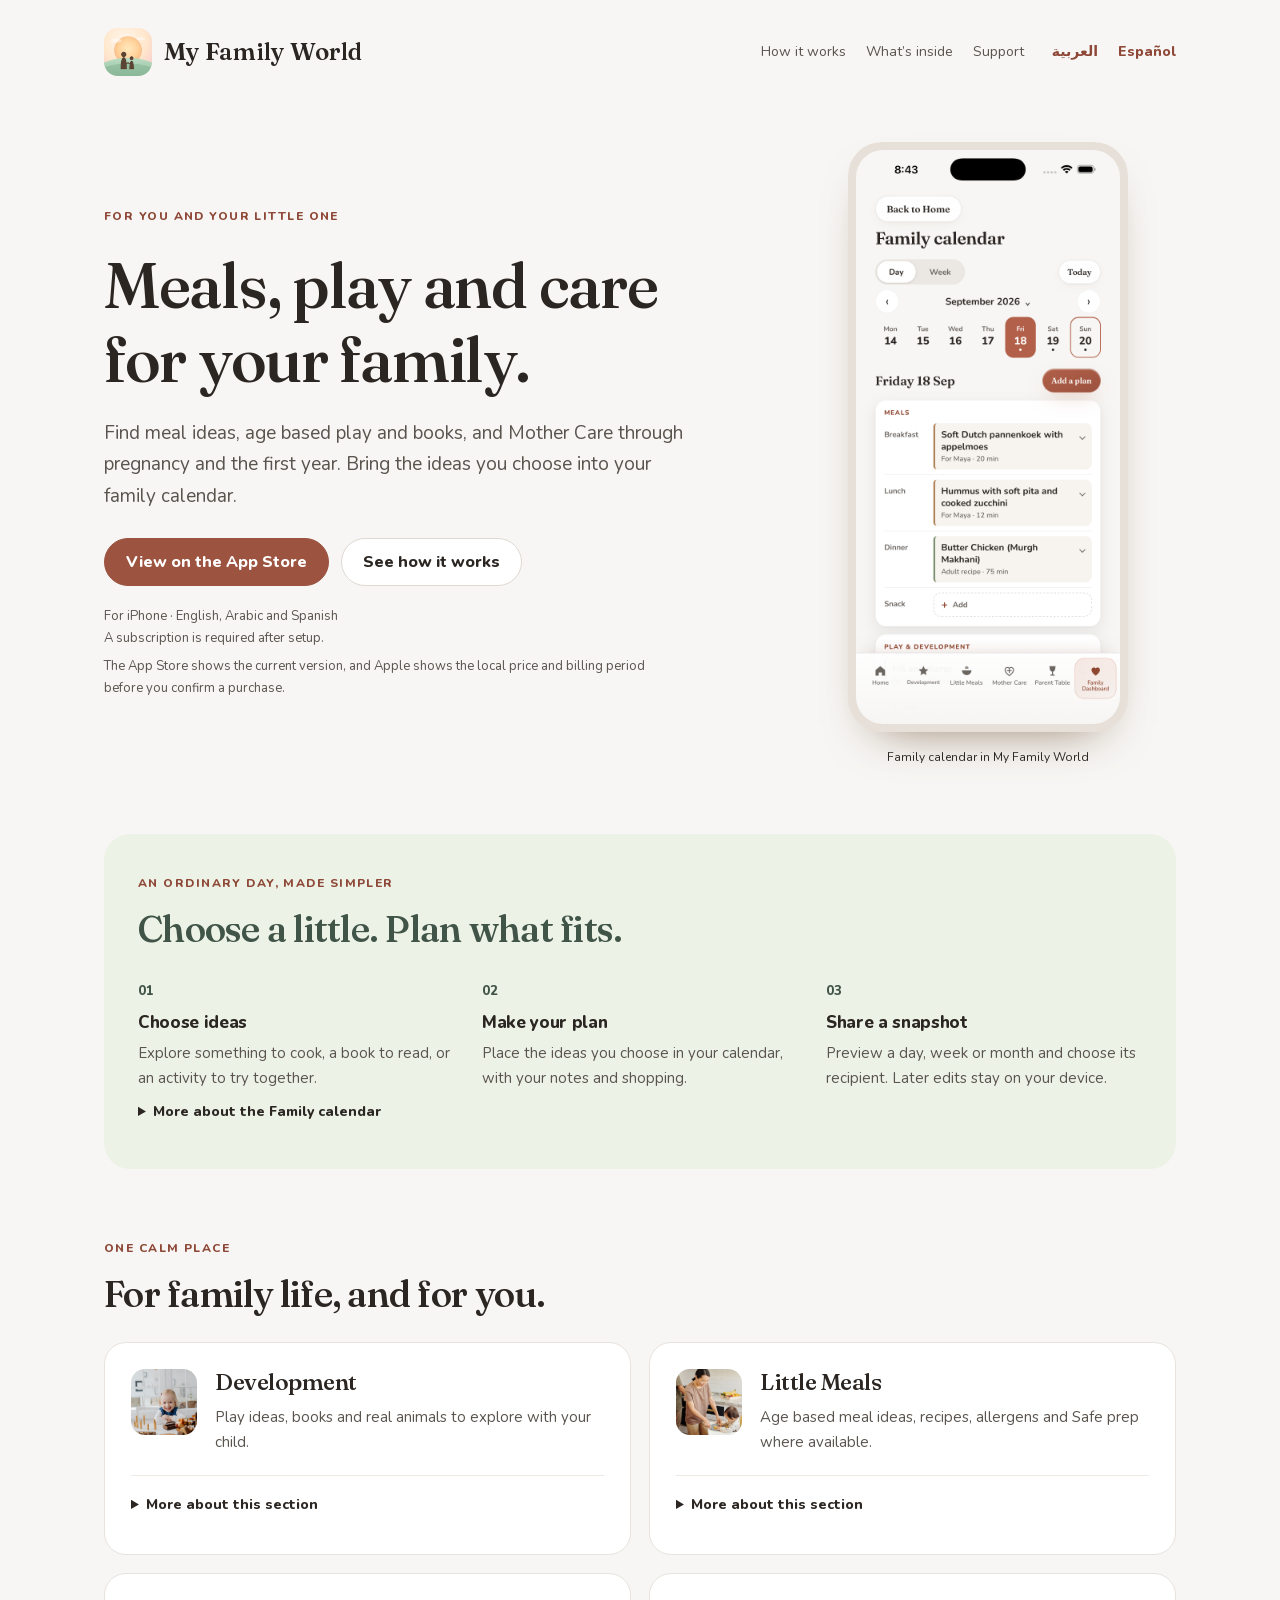
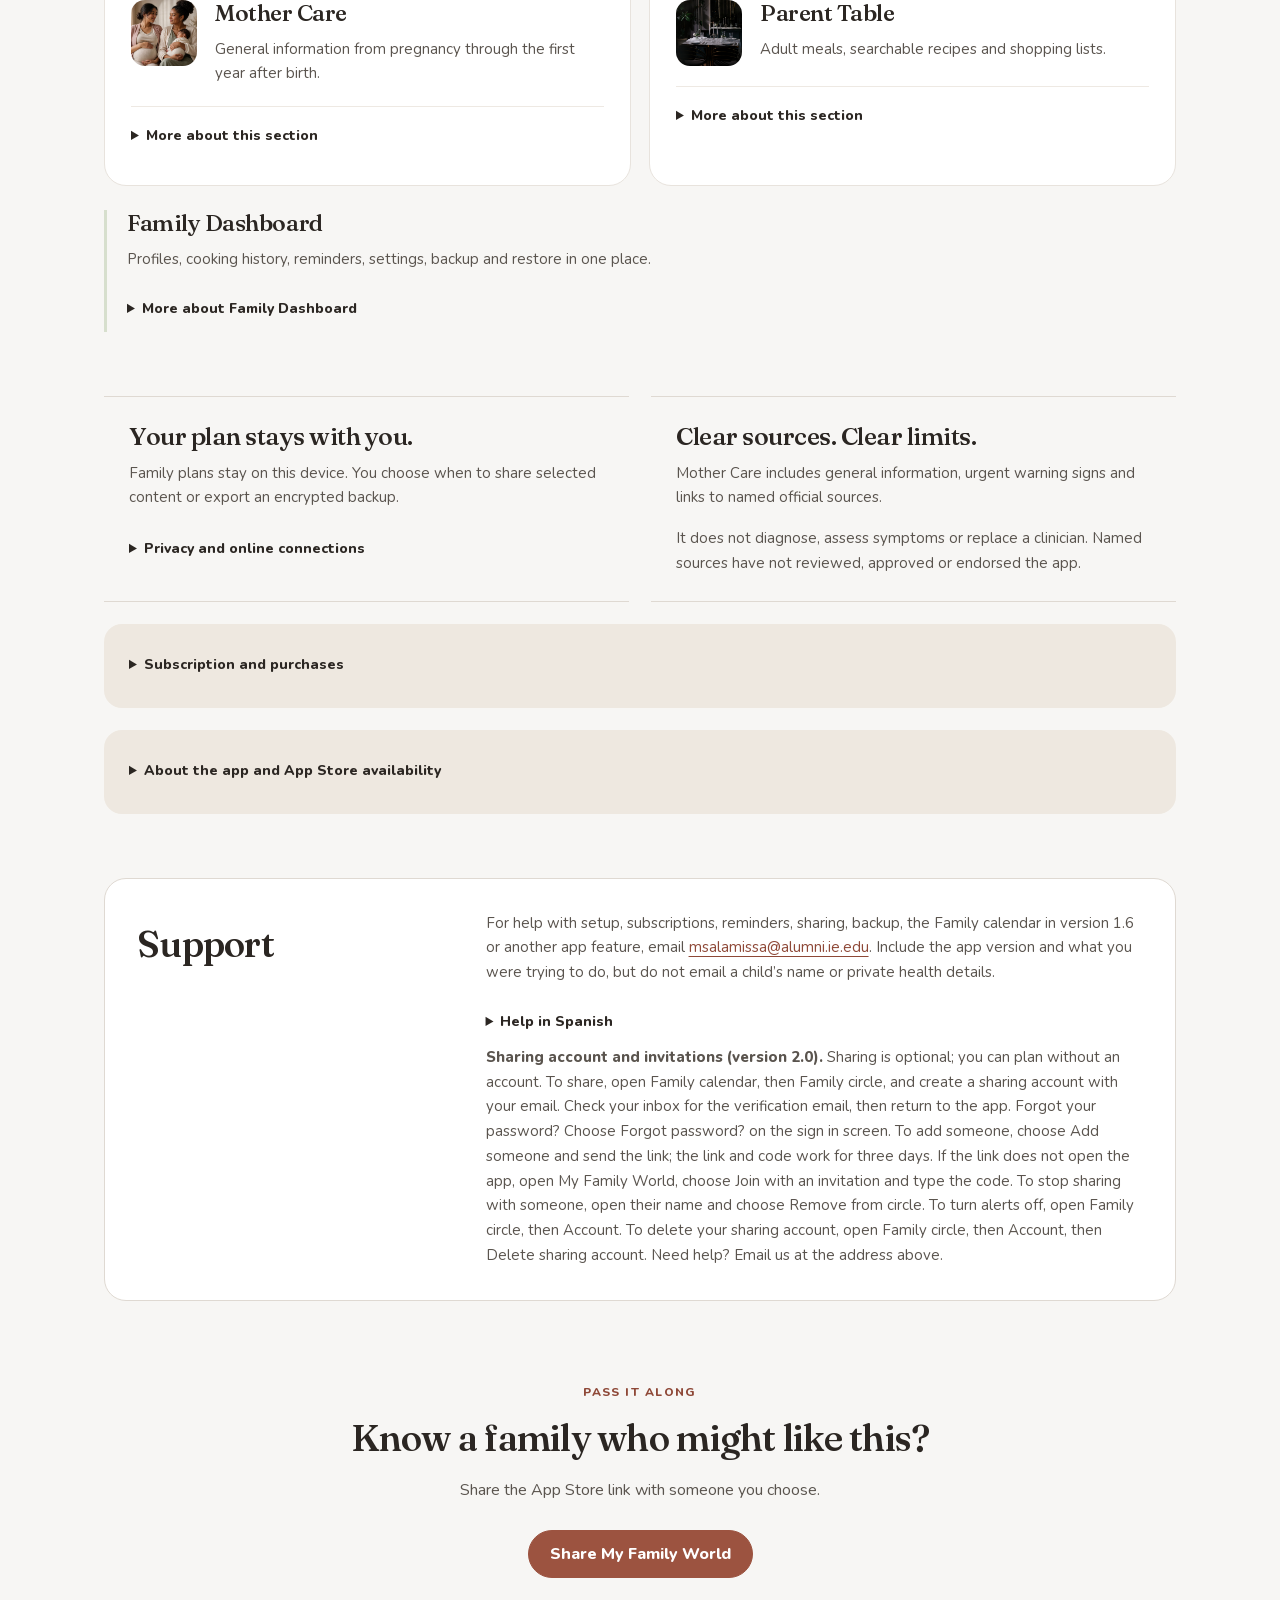
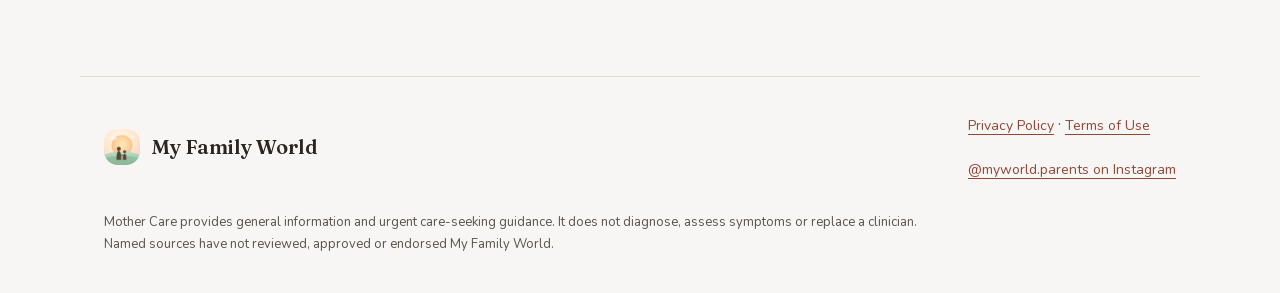
==== commit 0bbb4b79: "Prepare version 2.0 policy, terms and support text (not for publication before release day) Sharing " ====
--- a/index.html
+++ b/index.html
@@ -76,10 +76,10 @@
 <details class="wide-detail"><summary>Subscription and purchases</summary><div class="disclosure-body"><p class="subscription"><strong>Subscription.</strong> On a fresh installation, a verified Monthly or Annual subscription is required after setup. The selected plan renews automatically unless cancelled, and you can cancel anytime in your Apple Account settings. If plans or status are unavailable, first run offers Retry and Restore Purchases only.</p>
 <p><a class="cta" href="https://apps.apple.com/app/my-family-world/id6790840913">View My Family World on the App Store</a></p></div></details>
 <details class="wide-detail"><summary>About the app and App Store availability</summary><p class="lede">One calm home for a mother and her family: Mother Care, Development, Little Meals, Parent Table and Family Dashboard, in English, Arabic and Spanish. Version 1.6 adds a Family calendar. This page is also in Arabic and Spanish; the privacy and terms pages are in English and Arabic.</p>
-<p class="release"><strong>App Store availability:</strong> My Family World is available on the App Store for iPhone in many countries and regions, including Saudi Arabia, the United Arab Emirates and the other Gulf states, the United Kingdom, the United States, India, the countries of the European Union, Mexico and other Latin American countries. Version 1.6.1 is available on the App Store.</p></details>
+<p class="release"><strong>App Store availability:</strong> My Family World is available on the App Store for iPhone in many countries and regions, including Saudi Arabia, the United Arab Emirates and the other Gulf states, the United Kingdom, the United States, India, the countries of the European Union, Mexico and other Latin American countries. Version 1.7 is available on the App Store.</p></details>
 </section>
 <section class="section support" aria-labelledby="support-title"><div><h2 id="support-title">Support</h2></div><div class="support-copy"><p>For help with setup, subscriptions, reminders, sharing, backup, the Family calendar in version 1.6 or another app feature, email <a href="mailto:msalamissa@alumni.ie.edu">msalamissa@alumni.ie.edu</a>. Include the app version and what you were trying to do, but do not email a child’s name or private health details.</p>
-<details><summary>Help in Spanish</summary><p lang="es">¿Usas My Family World en español? Escríbenos a <a href="mailto:msalamissa@alumni.ie.edu">msalamissa@alumni.ie.edu</a> para recibir ayuda con la configuración, la suscripción, los recordatorios, la copia de seguridad, el Calendario familiar o cualquier otra función. Indica la versión de la app y lo que intentabas hacer, sin incluir el nombre de ningún niño ni datos de salud privados. Consulta también <a href="/index-es.html" hreflang="es">My Family World en español</a>. La Política de privacidad y los Términos y condiciones de uso están en inglés.</p></details></div></section>
+<details><summary>Help in Spanish</summary><p lang="es">¿Usas My Family World en español? Escríbenos a <a href="mailto:msalamissa@alumni.ie.edu">msalamissa@alumni.ie.edu</a> para recibir ayuda con la configuración, la suscripción, los recordatorios, la copia de seguridad, el Calendario familiar o cualquier otra función. Indica la versión de la app y lo que intentabas hacer, sin incluir el nombre de ningún niño ni datos de salud privados. Consulta también <a href="/index-es.html" hreflang="es">My Family World en español</a>. La Política de privacidad y los Términos y condiciones de uso están en inglés.</p></details><p><strong>Sharing account and invitations (version 2.0).</strong> Sharing is optional; you can plan without an account. To share, open Family calendar, then Family circle, and create a sharing account with your email. Check your inbox for the verification email, then return to the app. Forgot your password? Choose Forgot password? on the sign in screen. To add someone, choose Add someone and send the link; the link and code work for three days. If the link does not open the app, open My Family World, choose Join with an invitation and type the code. To stop sharing with someone, open their name and choose Remove from circle. To turn alerts off, open Family circle, then Account. To delete your sharing account, open Family circle, then Account, then Delete sharing account. Need help? Email us at the address above.</p></div></section>
 <section class="section share-section" aria-labelledby="share-title"><span class="eyebrow">Pass it along</span><h2 id="share-title">Know a family who might like this?</h2><p>Share the App Store link with someone you choose.</p>
 <div class="actions"><button class="btn" id="share-app" type="button" aria-controls="sharebox" aria-busy="false">Share My Family World</button></div>
 <div class="sharebox" id="sharebox" hidden data-unavailable="Sharing is unavailable here. You can copy the link and choose who to send it to." data-manual="Copying is unavailable here. Select and copy the link above." data-copied="Link copied. Choose where to paste it.">
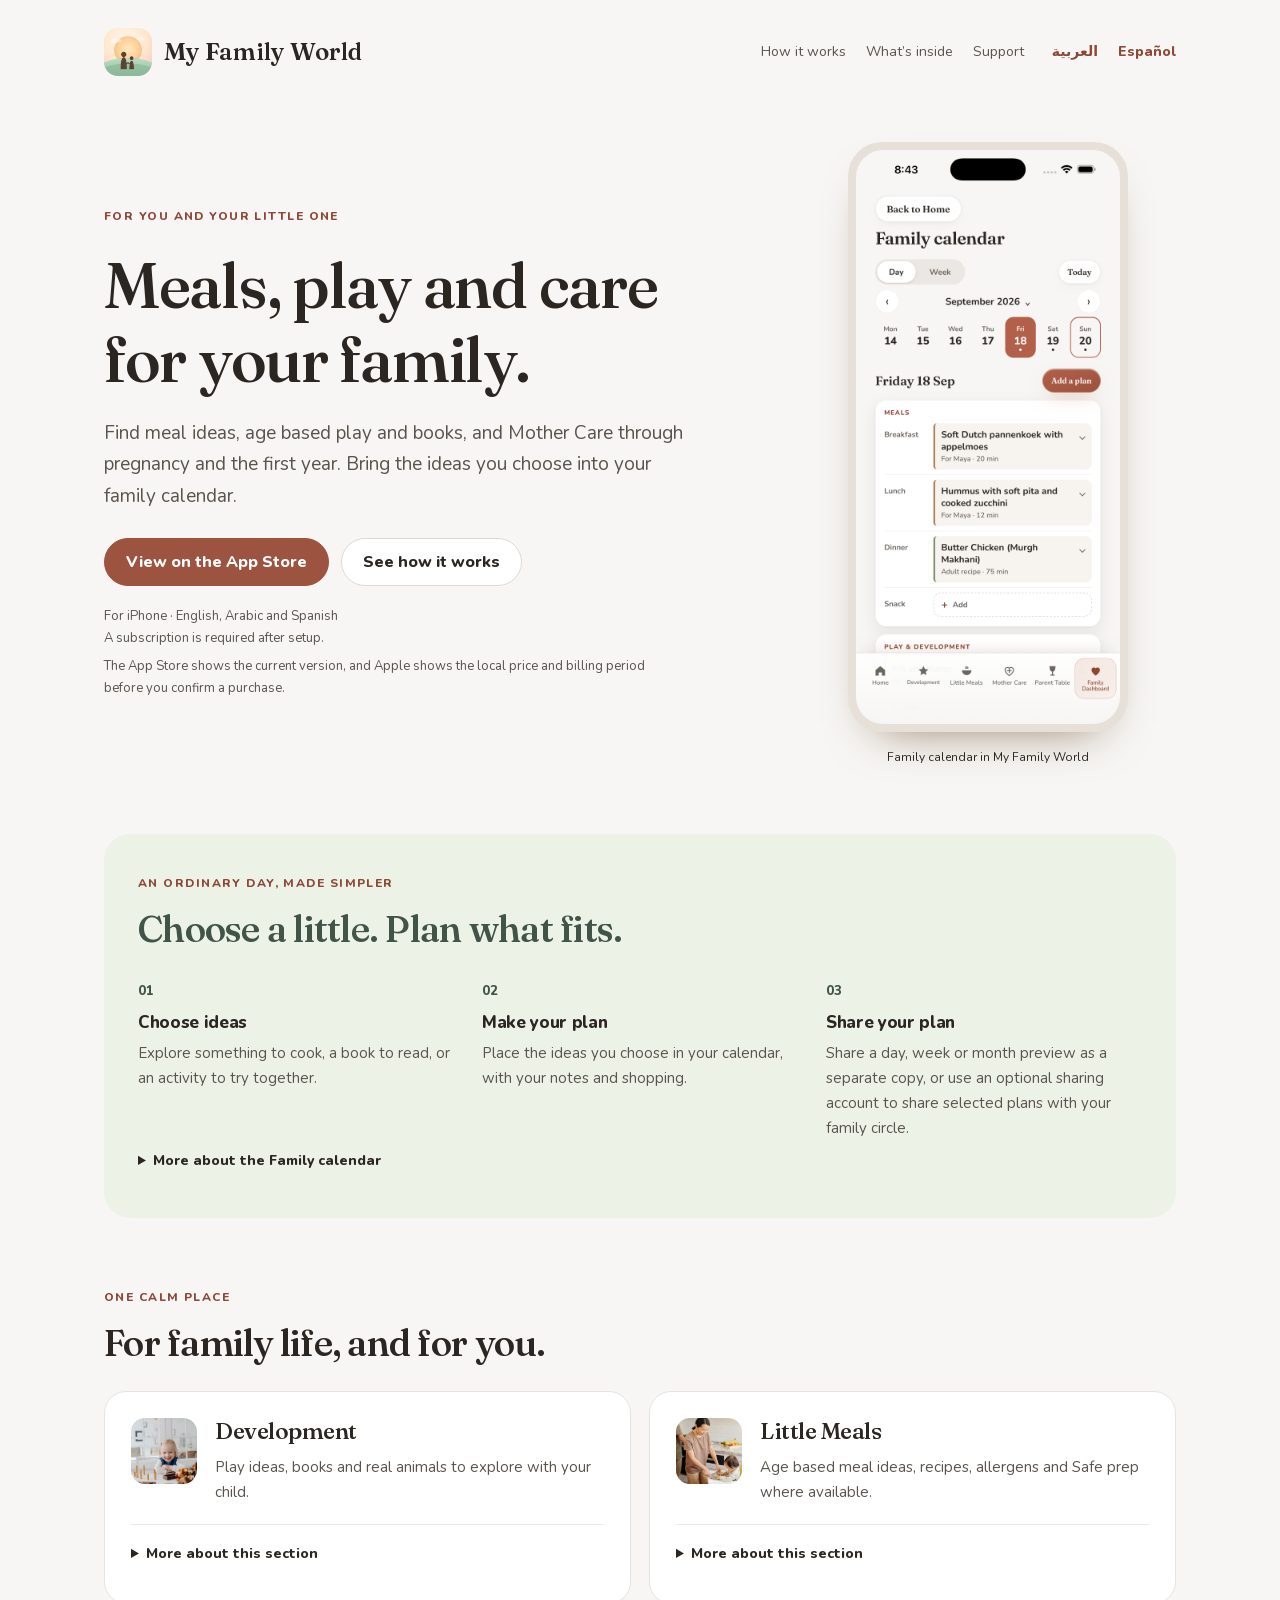
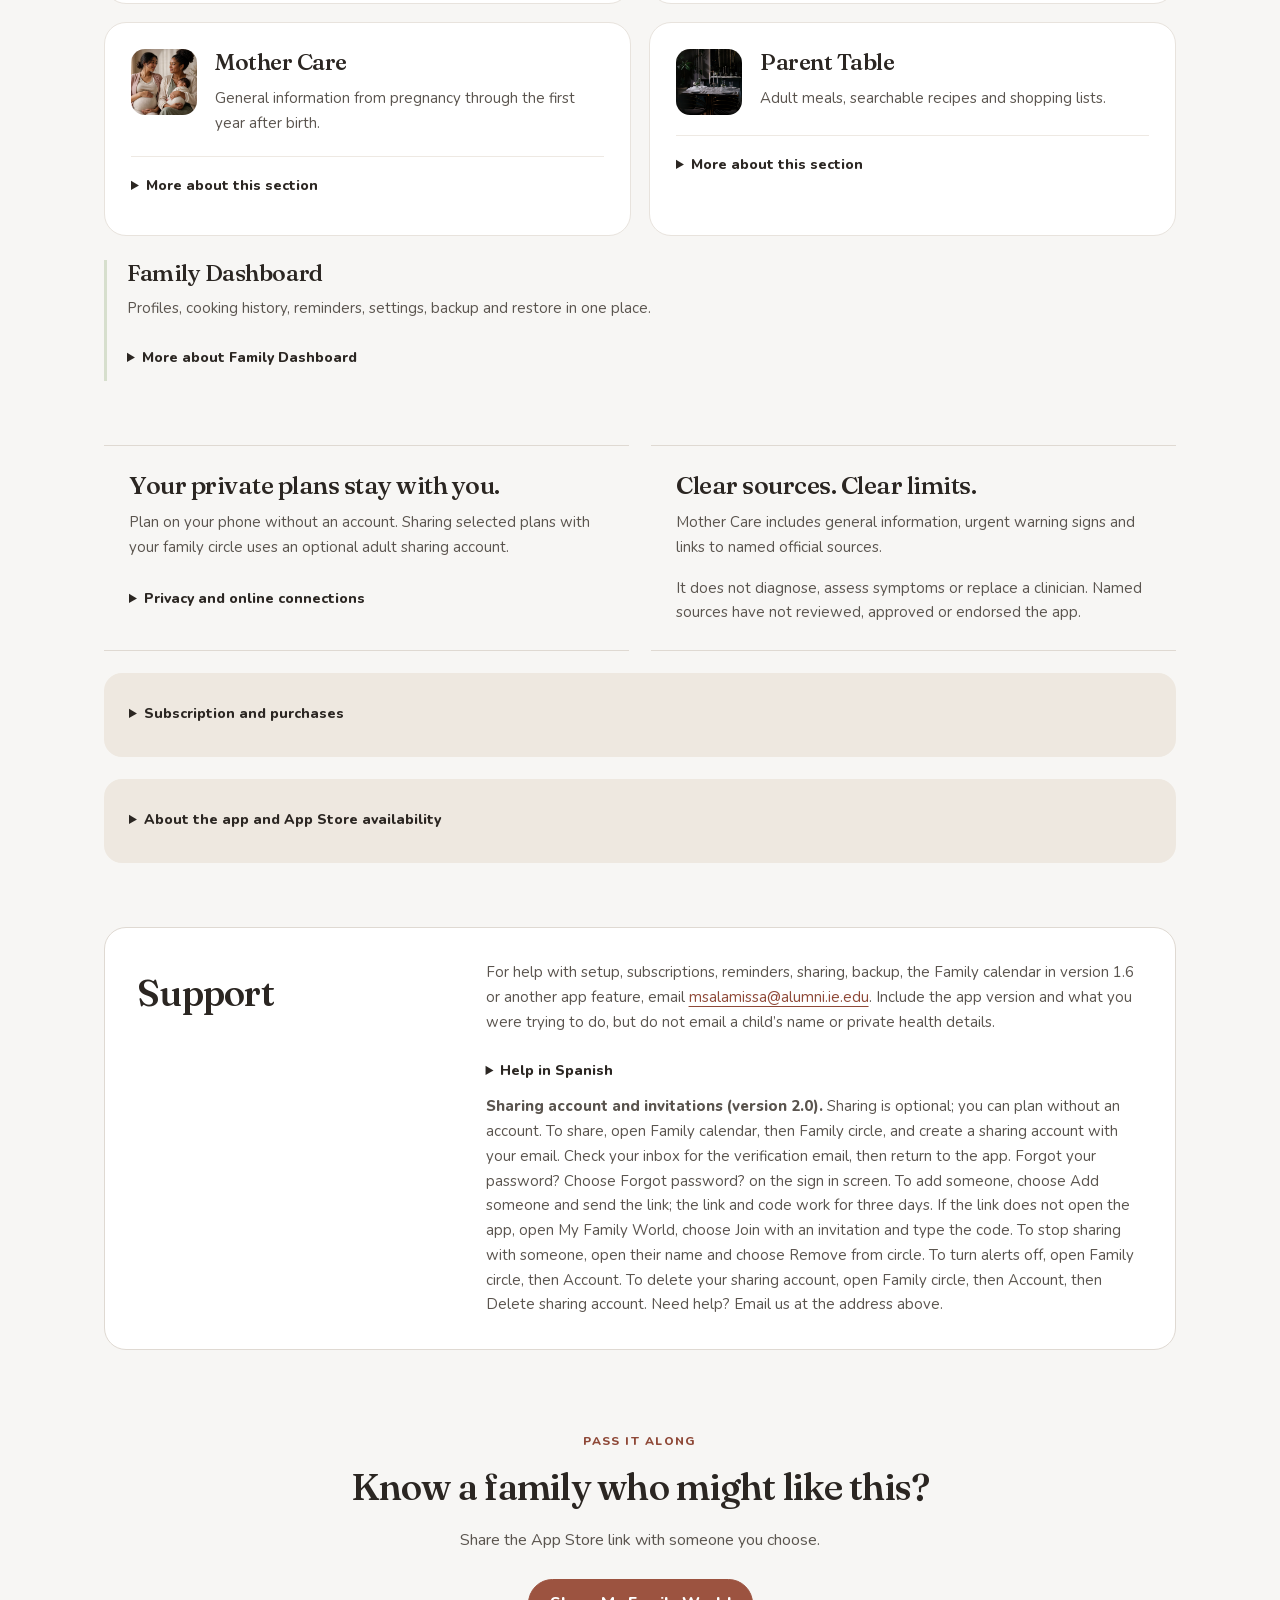
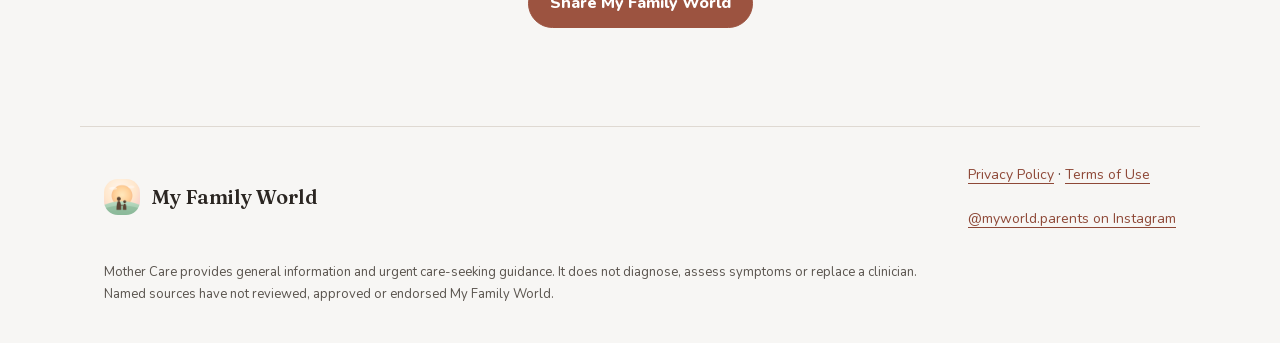
==== commit 7b8331bd: "Correct released 2.0 family sharing and privacy copy" ====
--- a/index.html
+++ b/index.html
@@ -51,8 +51,8 @@
 <section class="section how" id="how" aria-labelledby="how-title"><span class="eyebrow">An ordinary day, made simpler</span><h2 id="how-title">Choose a little. Plan what fits.</h2>
 <div class="step-grid"><div><span class="step-num">01</span><h3>Choose ideas</h3><p>Explore something to cook, a book to read, or an activity to try together.</p></div>
 <div><span class="step-num">02</span><h3>Make your plan</h3><p>Place the ideas you choose in your calendar, with your notes and shopping.</p></div>
-<div><span class="step-num">03</span><h3>Share a snapshot</h3><p>Preview a day, week or month and choose its recipient. Later edits stay on your device.</p></div></div>
-<details><summary>More about the Family calendar</summary><ul class="feature-facts"><li><b>Family calendar (version 1.6).</b> Plan the day and the week ahead with meals, play, notes and shopping, and share a day, week or month preview when you choose. Plans stay on this device, are included in the encrypted backup and are removed by Reset all progress.</li></ul></details>
+<div><span class="step-num">03</span><h3>Share your plan</h3><p>Share a day, week or month preview as a separate copy, or use an optional sharing account to share selected plans with your family circle.</p></div></div>
+<details><summary>More about the Family calendar</summary><ul class="feature-facts"><li><b>Family calendar.</b> Plan the day and week with meals, play, notes and shopping. Private plans stay on this device and are included in encrypted backups. An optional sharing account lets you share selected plans with people you invite through your family circle. Reset all progress does not delete your sharing account.</li></ul></details>
 </section>
 <section class="section" id="inside" aria-labelledby="inside-title"><div class="section-heading"><span class="eyebrow">One calm place</span><h2 id="inside-title">For family life, and for you.</h2></div>
 <div class="feature-grid"><article class="feature">
@@ -71,12 +71,12 @@
 <div class="dashboard-note"><h3>Family Dashboard</h3><p>Profiles, cooking history, reminders, settings, backup and restore in one place.</p><details><summary>More about Family Dashboard</summary><ul class="feature-facts"><li><b>Family Dashboard.</b> Profiles, the week, cooking history, reminders, settings, backup and restore in one place.</li></ul></details></div>
 </section>
 <section class="section details-section" aria-label="Privacy and online connections">
-<div class="fact-panel"><h3>Your plan stays with you.</h3><p>Family plans stay on this device. You choose when to share selected content or export an encrypted backup.</p><details><summary>Privacy and online connections</summary><div class="disclosure-body"><p class="privacy"><strong>Privacy.</strong> Family-entered data stays in the app’s local storage and is not automatically transmitted to My Family World. One Mother Care setup preference stays on this device and is not sent to My Family World. A parent can deliberately share selected content or export an encrypted backup. On Apple devices, the app separately contacts Apple for product, entitlement, purchase and restore operations; those checks send no family-entered data to My Family World. In version 1.6, Family calendar plans also stay on this device, and book cover pictures in the Books list load online from Open Library and, for some covers, from Internet Archive servers.</p></div></details></div>
+<div class="fact-panel"><h3>Your private plans stay with you.</h3><p>Plan on your phone without an account. Sharing selected plans with your family circle uses an optional adult sharing account.</p><details><summary>Privacy and online connections</summary><div class="disclosure-body"><p class="privacy">Private plans, child profiles and Mother Care preferences stay on this device. If you choose family circle sharing, an adult sharing account stores your email address, shared plans, messages and circle details with Google Firebase. Optional alerts use an alert registration. Apple handles subscription, purchase and restore operations separately; those checks send no family-entered data to My Family World. Book cover pictures load online from Open Library and, for some covers, Internet Archive. Read the privacy policy for details.</p></div></details></div>
 <div class="fact-panel"><h3>Clear sources. Clear limits.</h3><p>Mother Care includes general information, urgent warning signs and links to named official sources.</p><p>It does not diagnose, assess symptoms or replace a clinician. Named sources have not reviewed, approved or endorsed the app.</p></div>
 <details class="wide-detail"><summary>Subscription and purchases</summary><div class="disclosure-body"><p class="subscription"><strong>Subscription.</strong> On a fresh installation, a verified Monthly or Annual subscription is required after setup. The selected plan renews automatically unless cancelled, and you can cancel anytime in your Apple Account settings. If plans or status are unavailable, first run offers Retry and Restore Purchases only.</p>
 <p><a class="cta" href="https://apps.apple.com/app/my-family-world/id6790840913">View My Family World on the App Store</a></p></div></details>
 <details class="wide-detail"><summary>About the app and App Store availability</summary><p class="lede">One calm home for a mother and her family: Mother Care, Development, Little Meals, Parent Table and Family Dashboard, in English, Arabic and Spanish. Version 1.6 adds a Family calendar. This page is also in Arabic and Spanish; the privacy and terms pages are in English and Arabic.</p>
-<p class="release"><strong>App Store availability:</strong> My Family World is available on the App Store for iPhone in many countries and regions, including Saudi Arabia, the United Arab Emirates and the other Gulf states, the United Kingdom, the United States, India, the countries of the European Union, Mexico and other Latin American countries. Version 1.7 is available on the App Store.</p></details>
+<p class="release"><strong>App Store availability:</strong> My Family World is available on the App Store for iPhone in many countries and regions, including Saudi Arabia, the United Arab Emirates and the other Gulf states, the United Kingdom, the United States, India, the countries of the European Union, Mexico and other Latin American countries. Version 2.0 is available on the App Store.</p></details>
 </section>
 <section class="section support" aria-labelledby="support-title"><div><h2 id="support-title">Support</h2></div><div class="support-copy"><p>For help with setup, subscriptions, reminders, sharing, backup, the Family calendar in version 1.6 or another app feature, email <a href="mailto:msalamissa@alumni.ie.edu">msalamissa@alumni.ie.edu</a>. Include the app version and what you were trying to do, but do not email a child’s name or private health details.</p>
 <details><summary>Help in Spanish</summary><p lang="es">¿Usas My Family World en español? Escríbenos a <a href="mailto:msalamissa@alumni.ie.edu">msalamissa@alumni.ie.edu</a> para recibir ayuda con la configuración, la suscripción, los recordatorios, la copia de seguridad, el Calendario familiar o cualquier otra función. Indica la versión de la app y lo que intentabas hacer, sin incluir el nombre de ningún niño ni datos de salud privados. Consulta también <a href="/index-es.html" hreflang="es">My Family World en español</a>. La Política de privacidad y los Términos y condiciones de uso están en inglés.</p></details><p><strong>Sharing account and invitations (version 2.0).</strong> Sharing is optional; you can plan without an account. To share, open Family calendar, then Family circle, and create a sharing account with your email. Check your inbox for the verification email, then return to the app. Forgot your password? Choose Forgot password? on the sign in screen. To add someone, choose Add someone and send the link; the link and code work for three days. If the link does not open the app, open My Family World, choose Join with an invitation and type the code. To stop sharing with someone, open their name and choose Remove from circle. To turn alerts off, open Family circle, then Account. To delete your sharing account, open Family circle, then Account, then Delete sharing account. Need help? Email us at the address above.</p></div></section>
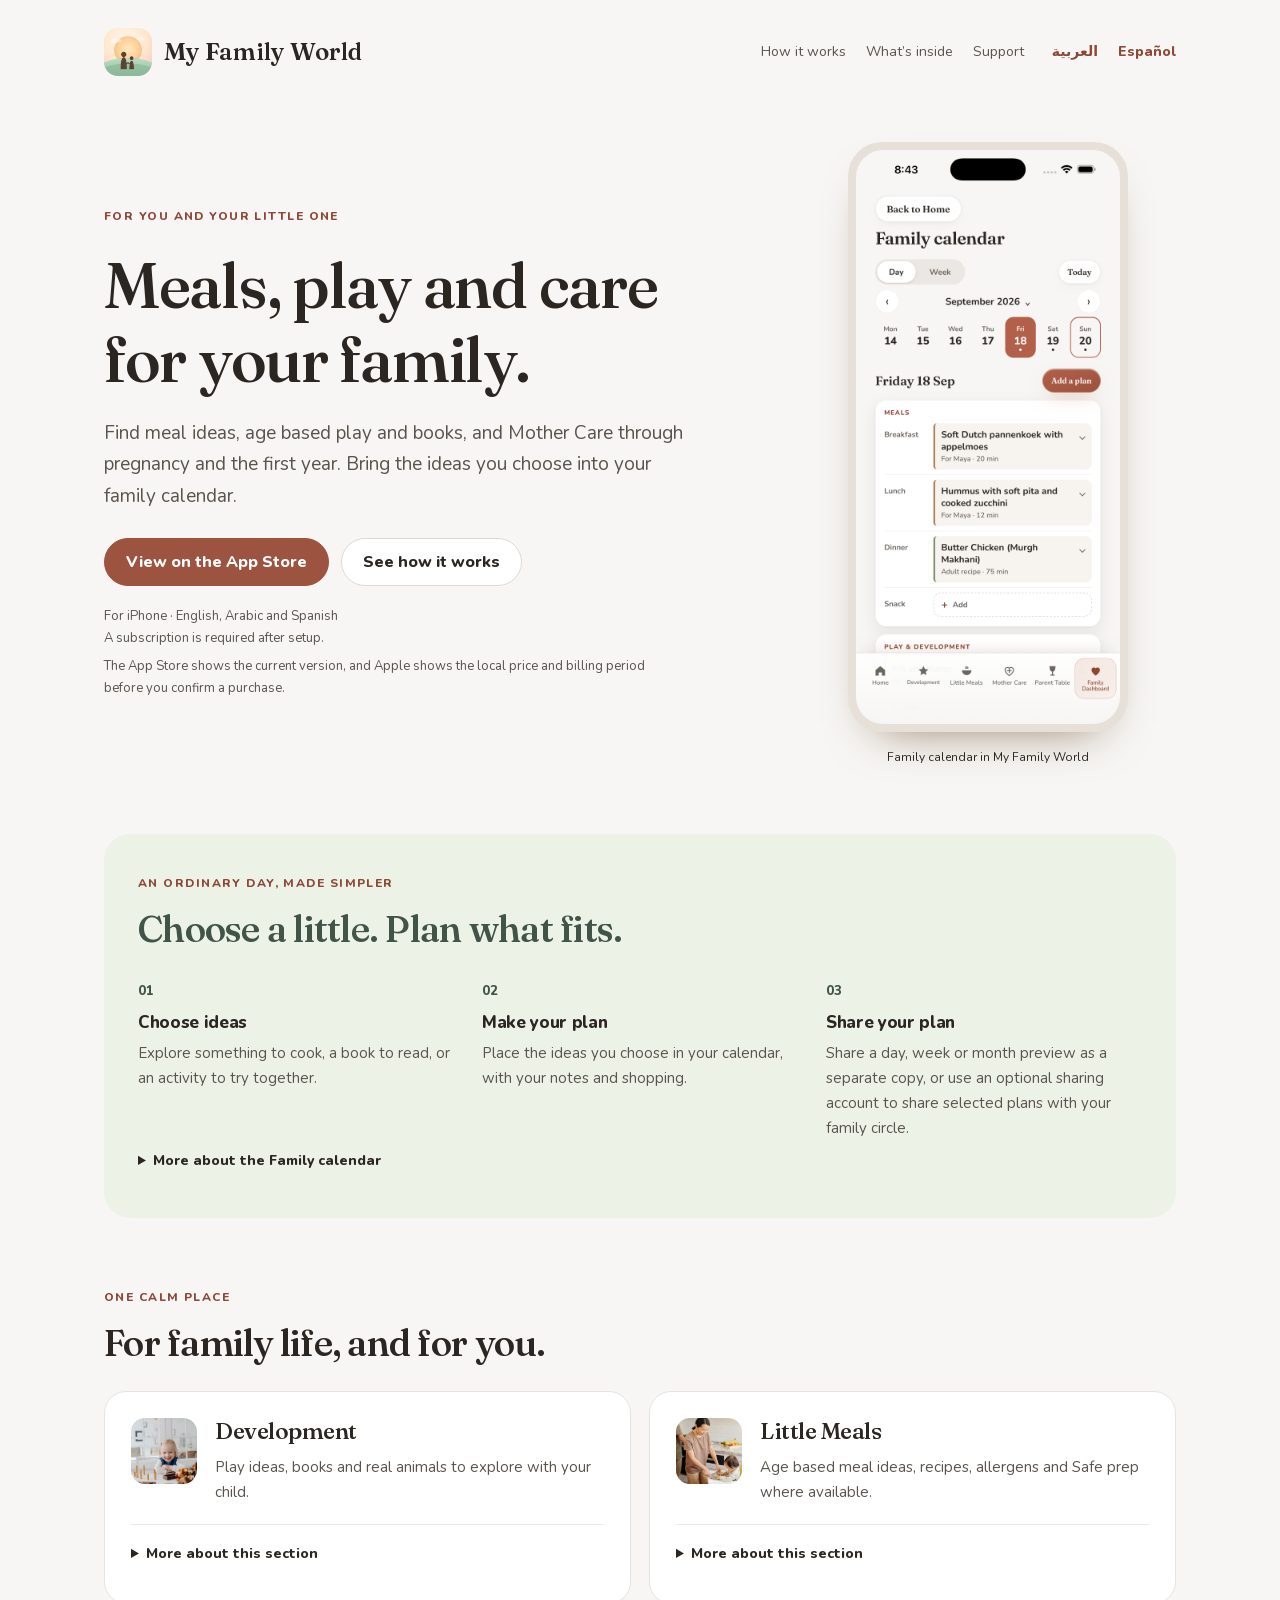
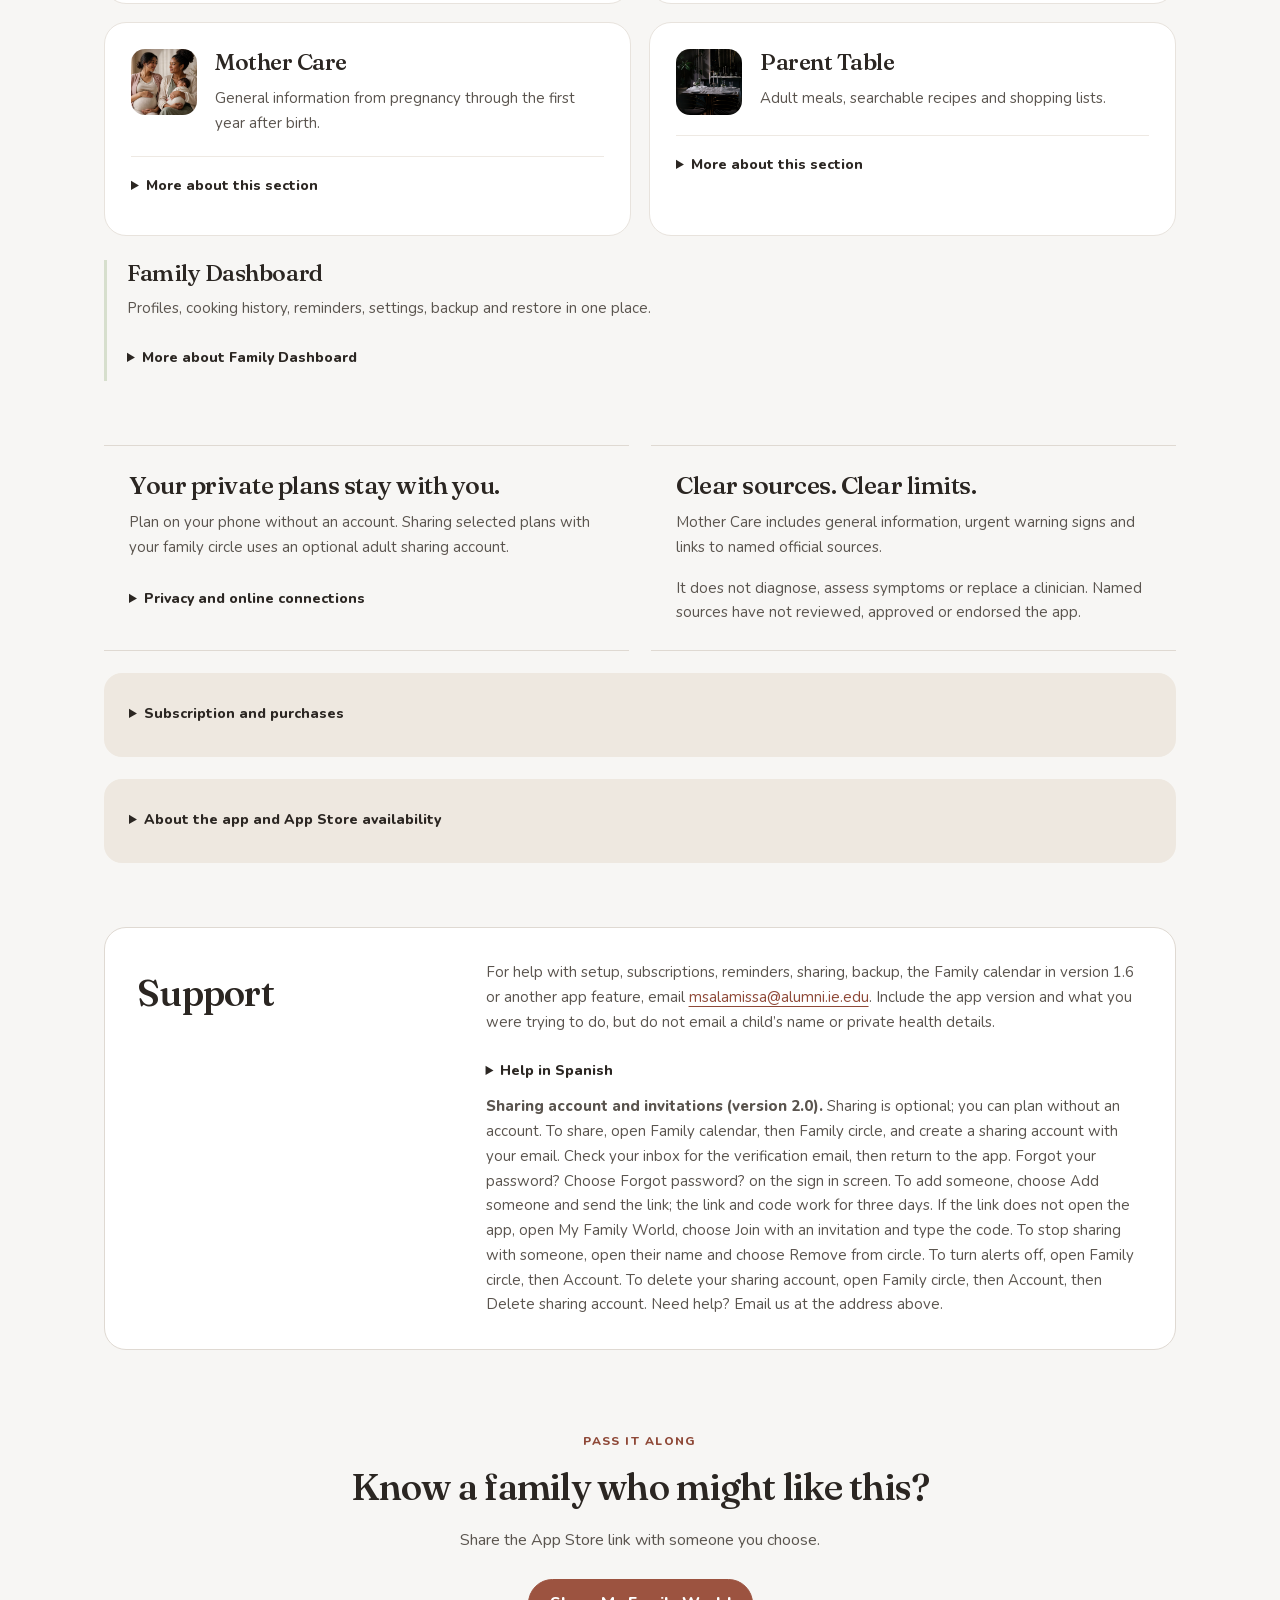
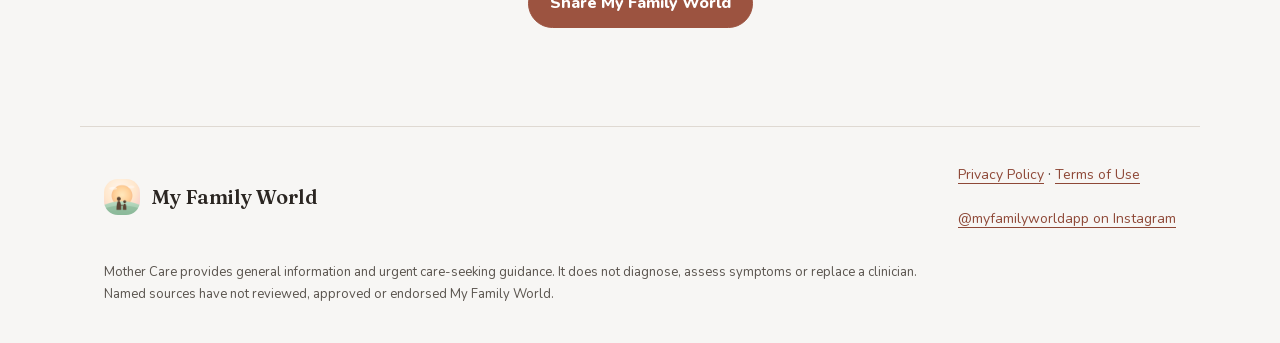
==== commit 52e49941: "Link the home pages to the current Instagram address Replaces the retired instagram.com/myworld.pare" ====
--- a/index.html
+++ b/index.html
@@ -75,11 +75,11 @@
 <div class="fact-panel"><h3>Clear sources. Clear limits.</h3><p>Mother Care includes general information, urgent warning signs and links to named official sources.</p><p>It does not diagnose, assess symptoms or replace a clinician. Named sources have not reviewed, approved or endorsed the app.</p></div>
 <details class="wide-detail"><summary>Subscription and purchases</summary><div class="disclosure-body"><p class="subscription"><strong>Subscription.</strong> On a fresh installation, a verified Monthly or Annual subscription is required after setup. The selected plan renews automatically unless cancelled, and you can cancel anytime in your Apple Account settings. If plans or status are unavailable, first run offers Retry and Restore Purchases only.</p>
 <p><a class="cta" href="https://apps.apple.com/app/my-family-world/id6790840913">View My Family World on the App Store</a></p></div></details>
-<details class="wide-detail"><summary>About the app and App Store availability</summary><p class="lede">One calm home for a mother and her family: Mother Care, Development, Little Meals, Parent Table and Family Dashboard, in English, Arabic and Spanish. Version 1.6 adds a Family calendar. This page is also in Arabic and Spanish; the privacy and terms pages are in English and Arabic.</p>
-<p class="release"><strong>App Store availability:</strong> My Family World is available on the App Store for iPhone in many countries and regions, including Saudi Arabia, the United Arab Emirates and the other Gulf states, the United Kingdom, the United States, India, the countries of the European Union, Mexico and other Latin American countries. Version 2.0 is available on the App Store.</p></details>
+<details class="wide-detail"><summary>About the app and App Store availability</summary><p class="lede">One calm home for a mother and her family: Mother Care, Development, Little Meals, Parent Table and Family Dashboard, in English, Arabic and Spanish. Version 1.6 adds a Family calendar. This page is also in Arabic and Spanish; the privacy policy is in English, Arabic and a Spanish summary; the terms are in English and Arabic.</p>
+<p class="release"><strong>App Store availability:</strong> My Family World is available on the App Store for iPhone in many countries and regions, including Saudi Arabia, the United Arab Emirates and the other Gulf states, the United Kingdom, the United States, India, the countries of the European Union, Mexico and other Latin American countries. Version 2.1 is available on the App Store.</p></details>
 </section>
 <section class="section support" aria-labelledby="support-title"><div><h2 id="support-title">Support</h2></div><div class="support-copy"><p>For help with setup, subscriptions, reminders, sharing, backup, the Family calendar in version 1.6 or another app feature, email <a href="mailto:msalamissa@alumni.ie.edu">msalamissa@alumni.ie.edu</a>. Include the app version and what you were trying to do, but do not email a child’s name or private health details.</p>
-<details><summary>Help in Spanish</summary><p lang="es">¿Usas My Family World en español? Escríbenos a <a href="mailto:msalamissa@alumni.ie.edu">msalamissa@alumni.ie.edu</a> para recibir ayuda con la configuración, la suscripción, los recordatorios, la copia de seguridad, el Calendario familiar o cualquier otra función. Indica la versión de la app y lo que intentabas hacer, sin incluir el nombre de ningún niño ni datos de salud privados. Consulta también <a href="/index-es.html" hreflang="es">My Family World en español</a>. La Política de privacidad y los Términos y condiciones de uso están en inglés.</p></details><p><strong>Sharing account and invitations (version 2.0).</strong> Sharing is optional; you can plan without an account. To share, open Family calendar, then Family circle, and create a sharing account with your email. Check your inbox for the verification email, then return to the app. Forgot your password? Choose Forgot password? on the sign in screen. To add someone, choose Add someone and send the link; the link and code work for three days. If the link does not open the app, open My Family World, choose Join with an invitation and type the code. To stop sharing with someone, open their name and choose Remove from circle. To turn alerts off, open Family circle, then Account. To delete your sharing account, open Family circle, then Account, then Delete sharing account. Need help? Email us at the address above.</p></div></section>
+<details><summary>Help in Spanish</summary><p lang="es">¿Usas My Family World en español? Escríbenos a <a href="mailto:msalamissa@alumni.ie.edu">msalamissa@alumni.ie.edu</a> para recibir ayuda con la configuración, la suscripción, los recordatorios, la copia de seguridad, el Calendario familiar o cualquier otra función. Indica la versión de la app y lo que intentabas hacer, sin incluir el nombre de ningún niño ni datos de salud privados. Consulta también <a href="/index-es.html" hreflang="es">My Family World en español</a>. La Política de privacidad completa y los Términos están en inglés; hay un resumen en español de la política.</p></details><p><strong>Sharing account and invitations (version 2.0).</strong> Sharing is optional; you can plan without an account. To share, open Family calendar, then Family circle, and create a sharing account with your email. Check your inbox for the verification email, then return to the app. Forgot your password? Choose Forgot password? on the sign in screen. To add someone, choose Add someone and send the link; the link and code work for three days. If the link does not open the app, open My Family World, choose Join with an invitation and type the code. To stop sharing with someone, open their name and choose Remove from circle. To turn alerts off, open Family circle, then Account. To delete your sharing account, open Family circle, then Account, then Delete sharing account. Need help? Email us at the address above.</p></div></section>
 <section class="section share-section" aria-labelledby="share-title"><span class="eyebrow">Pass it along</span><h2 id="share-title">Know a family who might like this?</h2><p>Share the App Store link with someone you choose.</p>
 <div class="actions"><button class="btn" id="share-app" type="button" aria-controls="sharebox" aria-busy="false">Share My Family World</button></div>
 <div class="sharebox" id="sharebox" hidden data-unavailable="Sharing is unavailable here. You can copy the link and choose who to send it to." data-manual="Copying is unavailable here. Select and copy the link above." data-copied="Link copied. Choose where to paste it.">
@@ -91,7 +91,7 @@
 </main>
 <footer class="wrap site-footer"><div class="footer-top"><a class="brand" href="#top"><img src="assets/brand-icon-180.png" alt="" width="36" height="36" /><span>My Family World</span></a><p class="links">
     <a href="/privacy.html">Privacy Policy</a> · <a href="/terms.html">Terms of Use</a><br />
-    <a href="https://www.instagram.com/myworld.parents/">@myworld.parents on Instagram</a>
+    <a href="https://www.instagram.com/myfamilyworldapp/">@myfamilyworldapp on Instagram</a>
   </p></div><p class="fine">Mother Care provides general information and urgent care-seeking guidance. It does not diagnose, assess symptoms or replace a clinician. Named sources have not reviewed, approved or endorsed My Family World.</p></footer>
 </body>
 </html>
